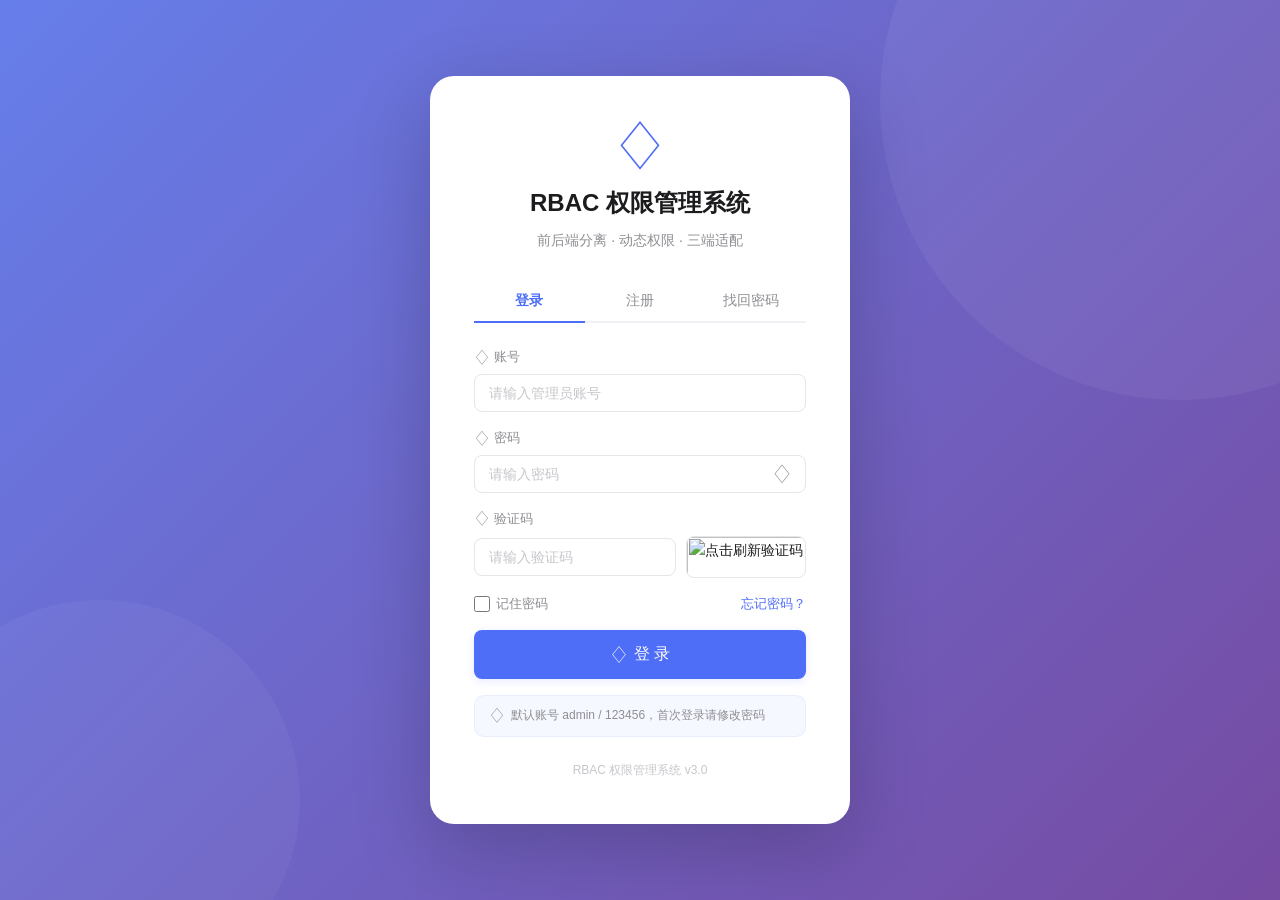
==== index.html @ 2e588364 "第十轮：移动端Bug集中修复（角色页崩溃/动画缺失/日志映射/用户编辑状态/登录弹窗/导航标题）" ====
<!DOCTYPE html>
<html lang="zh-CN">
<head>
  <meta charset="UTF-8">
  <meta name="viewport" content="width=device-width, initial-scale=1.0, maximum-scale=1.0, user-scalable=no, viewport-fit=cover">
  <meta name="mobile-web-app-capable" content="yes">
  <meta name="apple-mobile-web-app-capable" content="yes">
  <meta name="apple-mobile-web-app-status-bar-style" content="black-translucent">
  <meta name="format-detection" content="telephone=no">
  <meta http-equiv="Cache-Control" content="no-cache, no-store, must-revalidate">
  <title>登录 - RBAC 权限管理系统</title>
  <link rel="stylesheet" href="assets/css/material-icons.css?v=3.0.0">
  <link rel="stylesheet" href="assets/css/global.css?v=3.0.0">
  <link rel="stylesheet" href="assets/css/app.css?v=3.0.0">
  <link rel="stylesheet" href="assets/css/themes.css?v=3.0.0">
  <style>
    /* ========== PC 登录页 ========== */
    .pc-login-wrap {
      min-height: 100vh;
      display: flex;
      align-items: center;
      justify-content: center;
      background: linear-gradient(135deg, #667eea 0%, #764ba2 100%);
      padding: 20px;
      position: relative;
      overflow: hidden;
    }
    .pc-login-wrap::before {
      content: '';
      position: absolute;
      width: 600px; height: 600px;
      border-radius: 50%;
      background: rgba(255,255,255,0.05);
      top: -200px; right: -200px;
    }
    .pc-login-wrap::after {
      content: '';
      position: absolute;
      width: 400px; height: 400px;
      border-radius: 50%;
      background: rgba(255,255,255,0.04);
      bottom: -100px; left: -100px;
    }
    .pc-login-card {
      background: var(--bg-card);
      border-radius: 24px;
      padding: 44px;
      width: 100%;
      max-width: 420px;
      box-shadow: 0 24px 80px rgba(0,0,0,0.2);
      position: relative;
      z-index: 1;
      animation: cardIn 0.6s cubic-bezier(0.34, 1.56, 0.64, 1);
      color: var(--text-primary);
    }
    @keyframes cardIn {
      from { opacity: 0; transform: translateY(20px) scale(0.96); }
      to { opacity: 1; transform: translateY(0) scale(1); }
    }
    .pc-login-card .logo {
      text-align: center;
      margin-bottom: 12px;
      animation: logoFloat 3s ease-in-out infinite;
    }
    .pc-login-card .logo .mi { font-size: 52px; color: var(--primary); }
    @keyframes logoFloat {
      0%, 100% { transform: translateY(0); }
      50% { transform: translateY(-6px); }
    }
    .pc-login-card h2 {
      text-align: center;
      font-size: 24px;
      margin-bottom: 6px;
      font-weight: 700;
    }
    .pc-login-card .sub {
      text-align: center;
      color: var(--text-secondary);
      font-size: 14px;
      margin-bottom: 28px;
    }
    .pc-login-card .login-footer {
      text-align: center;
      margin-top: 24px;
      font-size: 12px;
      color: var(--text-tertiary);
    }
    /* 密码显示/隐藏 */
    .pwd-wrap {
      position: relative;
    }
    .pwd-wrap .form-input { padding-right: 40px; }
    .pwd-toggle {
      position: absolute;
      right: 10px;
      top: 50%;
      transform: translateY(-50%);
      background: none;
      border: none;
      cursor: pointer;
      color: var(--text-secondary);
      padding: 4px;
      display: flex;
      align-items: center;
    }
    .pwd-toggle:hover { color: var(--primary); }
    .pwd-toggle .mi { font-size: 20px; }
    /* 验证码行 */
    .captcha-row {
      display: flex;
      align-items: center;
      gap: 10px;
    }
    .captcha-row .form-input { flex: 1; min-width: 0; }
    .captcha-row img {
      width: 120px;
      height: 42px;
      border-radius: var(--radius-sm);
      cursor: pointer;
      border: 1px solid var(--border);
      transition: opacity 0.2s, transform 0.2s;
      flex-shrink: 0;
    }
    .captcha-row img:hover { opacity: 0.8; }
    .captcha-row img.refreshing {
      opacity: 0.5;
      transform: scale(0.95);
    }
    /* 记住密码 */
    .remember-row {
      display: flex;
      align-items: center;
      justify-content: space-between;
      margin: 12px 0 4px;
      font-size: 13px;
    }
    .remember-row label {
      display: flex;
      align-items: center;
      gap: 6px;
      cursor: pointer;
      color: var(--text-secondary);
    }
    .remember-row input[type="checkbox"] {
      accent-color: var(--primary);
      width: 16px; height: 16px;
    }
    .remember-row a {
      color: var(--primary);
      font-size: 13px;
      cursor: pointer;
    }
    .remember-row a:hover { text-decoration: underline; }
    /* Tab 切换 */
    .login-tabs {
      display: flex;
      border-bottom: 2px solid var(--border-light);
      margin-bottom: 24px;
    }
    .login-tabs .tab {
      flex: 1;
      text-align: center;
      padding: 10px 0;
      font-size: 14px;
      font-weight: 500;
      color: var(--text-secondary);
      cursor: pointer;
      border-bottom: 2px solid transparent;
      margin-bottom: -2px;
      transition: all 0.25s;
    }
    .login-tabs .tab.active {
      color: var(--primary);
      border-bottom-color: var(--primary);
      font-weight: 600;
    }
    .login-panel { display: none; opacity: 0; transform: translateY(8px); transition: opacity 0.25s, transform 0.25s; }
    .login-panel.active { display: block; opacity: 1; transform: translateY(0); }
    .login-hint {
      display: flex;
      align-items: center;
      gap: 6px;
      font-size: 12px;
      color: var(--text-secondary);
      margin-top: 16px;
      padding: 10px 14px;
      background: rgba(79,110,247,0.05);
      border-radius: 10px;
      border: 1px solid rgba(79,110,247,0.08);
    }
    @media (max-width: 768px) {
      .pc-login-wrap { display: none; }
    }
    @media (min-width: 769px) {
      .app-login-wrap { display: none; }
    }
    /* 暗色适配 */
    [data-theme="dark"] .pc-login-card {
      background: #1C1C1E;
      box-shadow: 0 24px 80px rgba(0,0,0,0.5);
    }
    [data-theme="dark"] .login-tabs { border-bottom-color: #38383A; }
    [data-theme="dark"] .captcha-row img { border-color: #38383A; }
    [data-theme="dark"] .login-hint {
      background: rgba(94,123,255,0.08);
      border-color: rgba(94,123,255,0.12);
    }
  </style>
</head>
<body>

<!-- PC 端登录 -->
<div class="pc-login-wrap">
  <div class="pc-login-card">
    <div class="logo"><i class="mi mi-xl">lock</i></div>
    <h2>RBAC 权限管理系统</h2>
    <p class="sub">前后端分离 · 动态权限 · 三端适配</p>

    <!-- Tab 切换 -->
    <div class="login-tabs">
      <div class="tab active" onclick="switchLoginTab('login')">登录</div>
      <div class="tab" onclick="switchLoginTab('register')">注册</div>
      <div class="tab" onclick="switchLoginTab('forgot')">找回密码</div>
    </div>

    <!-- 登录面板 -->
    <div class="login-panel active" id="panel-login">
      <div class="form-group">
        <label class="form-label"><i class="mi mi-16">person</i> 账号</label>
        <input class="form-input" type="text" id="pc-username" placeholder="请输入管理员账号" autocomplete="username">
      </div>
      <div class="form-group">
        <label class="form-label"><i class="mi mi-16">lock</i> 密码</label>
        <div class="pwd-wrap">
          <input class="form-input" type="password" id="pc-password" placeholder="请输入密码" autocomplete="current-password">
          <button class="pwd-toggle" type="button" onclick="togglePwd(this)"><i class="mi mi-18">visibility</i></button>
        </div>
      </div>
      <div class="form-group captcha-group">
        <label class="form-label"><i class="mi mi-16">visibility</i> 验证码</label>
        <div class="captcha-row">
          <input class="form-input" type="text" id="pc-captcha" placeholder="请输入验证码" maxlength="4">
          <img id="pc-captcha-img" onclick="refreshCaptcha('pc')" title="点击刷新验证码">
        </div>
      </div>
      <div class="remember-row">
        <label><input type="checkbox" id="pc-remember"> 记住密码</label>
        <a onclick="switchLoginTab('forgot')">忘记密码？</a>
      </div>
      <button class="btn btn-primary btn-block btn-lg" id="pc-login-btn" onclick="pcLogin()" style="margin-top:12px">
        <i class="mi mi-18">login</i> 登 录
      </button>
      <div class="login-hint">
        <i class="mi mi-16">info</i>
        <span>默认账号 admin / 123456，首次登录请修改密码</span>
      </div>
    </div>

    <!-- 注册面板 -->
    <div class="login-panel" id="panel-register">
      <div class="form-group">
        <label class="form-label">账号</label>
        <input class="form-input" type="text" id="reg-username" placeholder="字母数字下划线，2-50位">
      </div>
      <div class="form-group">
        <label class="form-label">密码</label>
        <div class="pwd-wrap">
          <input class="form-input" type="password" id="reg-password" placeholder="至少6位">
          <button class="pwd-toggle" type="button" onclick="togglePwd(this)"><i class="mi mi-18">visibility</i></button>
        </div>
      </div>
      <div class="form-group">
        <label class="form-label">昵称</label>
        <input class="form-input" type="text" id="reg-nickname" placeholder="选填，默认同账号">
      </div>
      <div class="form-group">
        <label class="form-label">邮箱</label>
        <input class="form-input" type="email" id="reg-email" placeholder="选填，用于找回密码">
      </div>
      <div class="form-group captcha-group">
        <label class="form-label">验证码</label>
        <div class="captcha-row">
          <input class="form-input" type="text" id="reg-captcha" placeholder="请输入验证码" maxlength="4">
          <img id="reg-captcha-img" onclick="refreshCaptcha('reg')" title="点击刷新验证码">
        </div>
      </div>
      <button class="btn btn-primary btn-block btn-lg" onclick="pcRegister()">
        <i class="mi mi-18">person_add</i> 注 册
      </button>
    </div>

    <!-- 找回密码面板 -->
    <div class="login-panel" id="panel-forgot">
      <div class="form-group">
        <label class="form-label">账号</label>
        <input class="form-input" type="text" id="forgot-username" placeholder="请输入注册时的账号">
      </div>
      <div class="form-group">
        <label class="form-label">邮箱</label>
        <input class="form-input" type="email" id="forgot-email" placeholder="请输入注册时的邮箱">
      </div>
      <div class="form-group captcha-group">
        <label class="form-label">验证码</label>
        <div class="captcha-row">
          <input class="form-input" type="text" id="forgot-captcha" placeholder="请输入验证码" maxlength="4">
          <img id="forgot-captcha-img" onclick="refreshCaptcha('forgot')" title="点击刷新验证码">
        </div>
      </div>
      <button class="btn btn-primary btn-block btn-lg" onclick="pcForgot()">
        <i class="mi mi-18">lock_reset</i> 重置密码
      </button>
    </div>

    <div class="login-footer">RBAC 权限管理系统 v3.0</div>
  </div>
</div>

<!-- 手机端 APP 风格登录 -->
<div class="app-login app-login-wrap">
  <div class="login-logo"><i class="mi mi-xl mi-light">lock</i></div>
  <div class="login-title">RBAC 管理系统</div>
  <div class="login-sub">前后端分离 · 动态权限管理</div>
  <div class="login-form">
    <div class="login-input-wrap">
      <span class="input-icon"><i class="mi mi-18">person</i></span>
      <input class="login-input" type="text" id="app-username" placeholder="请输入账号" autocomplete="username">
    </div>
    <div class="login-input-wrap" style="position:relative">
      <span class="input-icon"><i class="mi mi-18">lock</i></span>
      <input class="login-input" type="password" id="app-password" placeholder="请输入密码" autocomplete="current-password" style="padding-right:40px">
      <button class="pwd-toggle" type="button" onclick="togglePwd(this)" style="right:12px"><i class="mi mi-18" style="color:rgba(255,255,255,0.5)">visibility</i></button>
    </div>
    <div class="login-input-wrap captcha-group" style="gap:6px">
      <span class="input-icon"><i class="mi mi-18">visibility</i></span>
      <input class="login-input" type="text" id="app-captcha" placeholder="验证码" maxlength="4" style="flex:1;min-width:0">
      <img id="app-captcha-img" onclick="refreshCaptcha('app')" style="height:40px;width:110px;border-radius:8px;cursor:pointer;border:1px solid rgba(255,255,255,0.15);flex-shrink:0;object-fit:contain">
    </div>
    <div style="display:flex;align-items:center;justify-content:space-between;margin:8px 0 4px;padding:0 4px">
      <label style="display:flex;align-items:center;gap:4px;font-size:12px;color:rgba(255,255,255,0.6);cursor:pointer">
        <input type="checkbox" id="app-remember" style="accent-color:var(--primary);width:14px;height:14px"> 记住密码
      </label>
      <span onclick="appShowForgot()" style="font-size:12px;color:rgba(255,255,255,0.7);cursor:pointer">忘记密码？</span>
    </div>
    <button class="login-btn" id="app-login-btn" onclick="appLogin()">
      <i class="mi mi-18" style="color:var(--primary)">login</i> 登 录
    </button>
    <div style="text-align:center;margin-top:16px">
      <span onclick="appShowRegister()" style="font-size:13px;color:rgba(255,255,255,0.7);cursor:pointer">
        没有账号？<span style="color:#fff;font-weight:600">立即注册</span>
      </span>
    </div>
  </div>
  <div style="color:rgba(255,255,255,0.3);font-size:11px;margin-top:28px">v3.0</div>
</div>

<!-- 手机端注册 ActionSheet -->
<div class="app-action-sheet-overlay" id="app-register-overlay" style="display:none" onclick="if(event.target===this)closeAppSheet('app-register-overlay')">
  <div class="app-action-sheet" onclick="event.stopPropagation()">
    <div class="sheet-handle"></div>
    <div class="sheet-title">注册新账号</div>
    <div style="padding:0 16px 16px">
      <div class="app-form">
        <div class="app-form-item"><div class="form-label">账号</div><input class="form-input" id="app-reg-username" placeholder="字母数字下划线"></div>
        <div class="app-form-item"><div class="form-label">密码</div><div style="position:relative"><input class="form-input" type="password" id="app-reg-password" placeholder="至少6位" style="padding-right:40px"><button class="pwd-toggle" type="button" onclick="togglePwd(this)" style="right:12px"><i class="mi mi-18" style="color:rgba(255,255,255,0.5)">visibility</i></button></div></div>
        <div class="app-form-item"><div class="form-label">昵称</div><input class="form-input" id="app-reg-nickname" placeholder="选填"></div>
        <div class="app-form-item"><div class="form-label">邮箱</div><input class="form-input" id="app-reg-email" placeholder="选填"></div>
        <div class="app-form-item captcha-group"><div class="form-label">验证码</div><div style="display:flex;align-items:center;gap:6px;flex:1"><input class="form-input" id="app-reg-captcha" placeholder="输入验证码" maxlength="4" style="flex:1"><img id="app-reg-captcha-img" onclick="refreshCaptcha('app-reg')" style="height:36px;width:100px;border-radius:6px;cursor:pointer;border:1px solid var(--border);object-fit:contain"></div></div>
      </div>
      <button class="app-btn app-btn-primary" style="margin-top:12px" onclick="appRegister()">确认注册</button>
    </div>
    <div class="sheet-cancel" onclick="closeAppSheet('app-register-overlay')">取消</div>
  </div>
</div>

<!-- 手机端忘记密码 ActionSheet -->
<div class="app-action-sheet-overlay" id="app-forgot-overlay" style="display:none" onclick="if(event.target===this)closeAppSheet('app-forgot-overlay')">
  <div class="app-action-sheet" onclick="event.stopPropagation()">
    <div class="sheet-handle"></div>
    <div class="sheet-title">找回密码</div>
    <div style="padding:0 16px 16px">
      <div class="app-form">
        <div class="app-form-item"><div class="form-label">账号</div><input class="form-input" id="app-forgot-username" placeholder="请输入账号"></div>
        <div class="app-form-item"><div class="form-label">邮箱</div><input class="form-input" id="app-forgot-email" placeholder="请输入邮箱"></div>
        <div class="app-form-item captcha-group"><div class="form-label">验证码</div><div style="display:flex;align-items:center;gap:6px;flex:1"><input class="form-input" id="app-forgot-captcha" placeholder="输入验证码" maxlength="4" style="flex:1"><img id="app-forgot-captcha-img" onclick="refreshCaptcha('app-forgot')" style="height:36px;width:100px;border-radius:6px;cursor:pointer;border:1px solid var(--border);object-fit:contain"></div></div>
      </div>
      <button class="app-btn app-btn-primary" style="margin-top:12px" onclick="appForgot()">重置密码</button>
    </div>
    <div class="sheet-cancel" onclick="closeAppSheet('app-forgot-overlay')">取消</div>
  </div>
</div>

<script src="assets/js/core.js?v=3.0.0"></script>
<script src="assets/js/theme-switcher.js?v=3.0.0"></script>
<script>
// ==================== 验证码管理 ====================
var captchaTimestamps = {};
var captchaEnabled = true; // 默认启用，由服务器配置覆盖

// 获取公开系统配置
function loadCaptchaConfig() {
  API.get('login/', { action: 'config' }, { raw: true }).then(function(res) {
    if (res.code === 200 && res.data) {
      captchaEnabled = !!res.data.captcha_enabled;
      applyCaptchaVisibility();
    }
  }).catch(function() {});
}

// 根据配置显示/隐藏所有验证码区域
function applyCaptchaVisibility() {
  var groups = document.querySelectorAll('.captcha-group');
  groups.forEach(function(el) {
    el.style.display = captchaEnabled ? '' : 'none';
  });
}

function refreshCaptcha(prefix) {
  var ts = Date.now();
  captchaTimestamps[prefix] = ts;
  var suffix = '/api/login/?action=captcha&t=' + ts;
  var imgMap = {
    'pc': 'pc-captcha-img',
    'reg': 'reg-captcha-img',
    'forgot': 'forgot-captcha-img',
    'app': 'app-captcha-img',
    'app-reg': 'app-reg-captcha-img',
    'app-forgot': 'app-forgot-captcha-img'
  };
  var el = document.getElementById(imgMap[prefix]);
  if (el) {
    el.classList.add('refreshing');
    el.src = suffix;
    el.onload = function() { el.classList.remove('refreshing'); };
    el.onerror = function() { el.classList.remove('refreshing'); };
  }
}

// ==================== 密码显示/隐藏 ====================
function togglePwd(btn) {
  var input = btn.parentElement.querySelector('input');
  if (!input) return;
  var icon = btn.querySelector('.mi');
  if (input.type === 'password') {
    input.type = 'text';
    if (icon) icon.textContent = 'visibility_off';
  } else {
    input.type = 'password';
    if (icon) icon.textContent = 'visibility';
  }
}

// 初始化所有验证码 + 加载系统配置
['pc','reg','forgot','app','app-reg','app-forgot'].forEach(function(p) { refreshCaptcha(p); });
loadCaptchaConfig();

// ==================== PC 端 Tab 切换 ====================
function switchLoginTab(tab) {
  document.querySelectorAll('.login-tabs .tab').forEach(function(t) {
    t.classList.toggle('active', t.textContent.trim() === ({login:'登录',register:'注册',forgot:'找回密码'}[tab]));
  });
  document.querySelectorAll('.login-panel').forEach(function(p) { p.classList.remove('active'); });
  var panel = document.getElementById('panel-' + tab);
  if (panel) {
    // 延迟一帧以触发过渡动画
    requestAnimationFrame(function() {
      panel.classList.add('active');
    });
  }
  refreshCaptcha(tab === 'login' ? 'pc' : tab);
}

// ==================== 已登录检测 ====================
(function() {
  API.raw('login/').then(function(res) {
    if (res.code === 200) {
      Storage.set('currentUser', res.data);
      window.location.href = 'pages/home.html';
    }
  }).catch(function() {});
})();

// ==================== 记住密码 ====================
function loadRemembered() {
  var saved = getCookie('remember_user');
  if (saved) {
    try {
      var info = JSON.parse(saved);
      var uEl = document.getElementById('pc-username');
      var pEl = document.getElementById('pc-password');
      var rEl = document.getElementById('pc-remember');
      if (uEl && info.u) uEl.value = info.u;
      if (pEl && info.p) pEl.value = atob(info.p);
      if (rEl) rEl.checked = true;
      // 手机端
      var auEl = document.getElementById('app-username');
      var apEl = document.getElementById('app-password');
      var arEl = document.getElementById('app-remember');
      if (auEl && info.u) auEl.value = info.u;
      if (apEl && info.p) apEl.value = atob(info.p);
      if (arEl) arEl.checked = true;
    } catch(e) {}
  }
}
function saveRemember(username, password, remember) {
  if (remember) {
    setCookie('remember_user', JSON.stringify({ u: username, p: btoa(password) }), 30);
  } else {
    deleteCookie('remember_user');
  }
}
loadRemembered();

// ==================== PC 端登录 ====================
function pcLogin() {
  var username = document.getElementById('pc-username').value.trim();
  var password = document.getElementById('pc-password').value.trim();
  var captcha  = document.getElementById('pc-captcha').value.trim();
  var remember = document.getElementById('pc-remember').checked;
  if (!username || !password) { showToast('请输入账号和密码'); return; }
  if (captchaEnabled && !captcha) { showToast('请输入验证码'); return; }

  var btn = document.getElementById('pc-login-btn');
  btn.disabled = true; btn.textContent = '登录中...'; showLoading();

  API.post('login/', { username: username, password: password, captcha: captcha }).then(function(res) {
    hideLoading(); btn.disabled = false; btn.innerHTML = '<i class="mi mi-18">login</i> 登 录';
    if (res.code === 200) {
      saveRemember(username, password, remember);
      Storage.set('currentUser', res.data);
      window.location.href = 'pages/home.html';
    } else {
      showToast(res.msg || '登录失败');
      refreshCaptcha('pc');
    }
  });
}

// ==================== PC 端注册 ====================
function pcRegister() {
  var username = document.getElementById('reg-username').value.trim();
  var password = document.getElementById('reg-password').value.trim();
  var nickname = document.getElementById('reg-nickname').value.trim();
  var email    = document.getElementById('reg-email').value.trim();
  var captcha  = document.getElementById('reg-captcha').value.trim();
  if (!username || !password) { showToast('请输入账号和密码'); return; }
  if (captchaEnabled && !captcha) { showToast('请输入验证码'); return; }

  showLoading();
  API.post('login/', { action: 'register', username: username, password: password, nickname: nickname, email: email, captcha: captcha }).then(function(res) {
    hideLoading();
    showToast(res.msg);
    if (res.code === 200) {
      showToast('注册成功，请登录');
      switchLoginTab('login');
    }
    refreshCaptcha('reg');
  });
}

// ==================== PC 端找回密码 ====================
function pcForgot() {
  var username = document.getElementById('forgot-username').value.trim();
  var email    = document.getElementById('forgot-email').value.trim();
  var captcha  = document.getElementById('forgot-captcha').value.trim();
  if (!username || !email) { showToast('请输入账号和邮箱'); return; }
  if (captchaEnabled && !captcha) { showToast('请输入验证码'); return; }

  showLoading();
  API.post('login/', { action: 'forgot', username: username, email: email, captcha: captcha }).then(function(res) {
    hideLoading();
    showToast(res.msg);
    if (res.code === 200) {
      showToast('密码已重置为 123456，请及时修改');
      switchLoginTab('login');
    }
    refreshCaptcha('forgot');
  });
}

// ==================== 手机端登录 ====================
function appLogin() {
  var username = document.getElementById('app-username').value.trim();
  var password = document.getElementById('app-password').value.trim();
  var captcha  = document.getElementById('app-captcha').value.trim();
  var remember = document.getElementById('app-remember').checked;
  if (!username || !password) { appToast('请输入账号和密码'); return; }
  if (captchaEnabled && !captcha) { appToast('请输入验证码'); return; }

  var btn = document.getElementById('app-login-btn');
  btn.disabled = true; btn.textContent = '登录中...'; appShowLoading();

  API.post('login/', { username: username, password: password, captcha: captcha }).then(function(res) {
    appHideLoading(); btn.disabled = false; btn.innerHTML = '<i class="mi mi-18" style="color:var(--primary)">login</i> 登 录';
    if (res.code === 200) {
      saveRemember(username, password, remember);
      Storage.set('currentUser', res.data);
      window.location.href = 'pages/home.html';
    } else {
      appToast(res.msg || '登录失败');
      refreshCaptcha('app');
    }
  });
}

// ==================== 手机端注册/忘记密码 ====================
function appShowRegister() {
  var el = document.getElementById('app-register-overlay');
  el.style.display = 'flex';
  requestAnimationFrame(function() { el.classList.add('show'); });
  refreshCaptcha('app-reg');
}
function appShowForgot() {
  var el = document.getElementById('app-forgot-overlay');
  el.style.display = 'flex';
  requestAnimationFrame(function() { el.classList.add('show'); });
  refreshCaptcha('app-forgot');
}
function closeAppSheet(id) {
  var el = document.getElementById(id);
  if (el) {
    el.classList.remove('show');
    var sheet = el.querySelector('.app-action-sheet');
    if (sheet) sheet.style.transform = 'translateY(100%)';
    setTimeout(function() {
      el.style.display = 'none';
      if (sheet) sheet.style.transform = '';
    }, 350);
  }
}
function appRegister() {
  var username = document.getElementById('app-reg-username').value.trim();
  var password = document.getElementById('app-reg-password').value.trim();
  var nickname = document.getElementById('app-reg-nickname').value.trim();
  var email    = document.getElementById('app-reg-email').value.trim();
  var captcha  = document.getElementById('app-reg-captcha').value.trim();
  if (!username || !password) { appToast('请输入账号和密码'); return; }
  if (captchaEnabled && !captcha) { appToast('请输入验证码'); return; }
  appShowLoading();
  API.post('login/', { action: 'register', username: username, password: password, nickname: nickname, email: email, captcha: captcha }).then(function(res) {
    appHideLoading();
    appToast(res.msg);
    if (res.code === 200) {
      appToast('注册成功，请登录');
      closeAppSheet('app-register-overlay');
    }
    refreshCaptcha('app-reg');
  });
}
function appForgot() {
  var username = document.getElementById('app-forgot-username').value.trim();
  var email    = document.getElementById('app-forgot-email').value.trim();
  var captcha  = document.getElementById('app-forgot-captcha').value.trim();
  if (!username || !email) { appToast('请输入账号和邮箱'); return; }
  if (captchaEnabled && !captcha) { appToast('请输入验证码'); return; }
  appShowLoading();
  API.post('login/', { action: 'forgot', username: username, email: email, captcha: captcha }).then(function(res) {
    appHideLoading();
    appToast(res.msg);
    if (res.code === 200) {
      appToast('密码已重置为 123456，请及时修改');
      closeAppSheet('app-forgot-overlay');
    }
    refreshCaptcha('app-forgot');
  });
}

// Enter 键登录
document.addEventListener('keydown', function(e) {
  if (e.key === 'Enter') {
    if (document.getElementById('panel-register') && document.getElementById('panel-register').classList.contains('active')) {
      pcRegister();
    } else if (document.getElementById('panel-forgot') && document.getElementById('panel-forgot').classList.contains('active')) {
      pcForgot();
    } else {
      isMobile() ? appLogin() : pcLogin();
    }
  }
});
</script>
</body>
</html>
---- assets/css/material-icons.css ----
/* Material Icons - 本地字体（离线可用） */
@font-face {
  font-family: 'Material Icons';
  font-style: normal;
  font-weight: 400;
  src: url('../fonts/MaterialIcons-Regular.woff2') format('woff2');
  font-display: block;
}

/* 字体加载失败时的 fallback：隐藏文字，由 JS 注入占位符 */
.mi {
  font-family: 'Material Icons';
  font-weight: normal;
  font-style: normal;
  font-size: 24px;
  line-height: 1;
  letter-spacing: normal;
  text-transform: none;
  display: inline-block;
  white-space: nowrap;
  word-wrap: normal;
  direction: ltr;
  -webkit-font-smoothing: antialiased;
  -moz-osx-font-smoothing: grayscale;
  pointer-events: none;
  text-rendering: optimizeLegibility;
  font-feature-settings: 'liga';
  vertical-align: middle;
  user-select: none;
}

/* 字体未加载时的 fallback 状态 */
.mi-fallback {
  font-family: inherit !important;
  font-style: normal !important;
}

.mi-sm { font-size: 20px; }
.mi-lg { font-size: 32px; }
.mi-xl { font-size: 48px; }
.mi-18 { font-size: 18px; }
.mi-16 { font-size: 16px; }
.mi-14 { font-size: 14px; }
.mi-12 { font-size: 12px; }

.mi-light { color: rgba(255,255,255,0.9); }
.mi-muted { color: var(--text-secondary, #8E8E93); }
.mi-primary { color: var(--primary, #4F6EF7); }
.mi-success { color: var(--success, #34C759); }
.mi-danger { color: var(--danger, #FF3B30); }
.mi-warning { color: var(--warning, #FF9500); }
---- assets/css/global.css ----
/* ============================================
   全局样式 v2.0 - RBAC 权限管理系统
   现代化设计 · 微交互 · 平滑动画
   ============================================ */
:root {
  --primary: #4F6EF7;
  --primary-dark: #3B5DE7;
  --primary-light: #7B95FF;
  --primary-glow: rgba(79, 110, 247, 0.15);
  --success: #34C759;
  --warning: #FF9500;
  --danger: #FF3B30;
  --info: #5AC8FA;
  --text-primary: #1C1C1E;
  --text-secondary: #8E8E93;
  --text-tertiary: #C7C7CC;
  --bg-primary: #F2F2F7;
  --bg-card: #FFFFFF;
  --bg-secondary: #F9F9FB;
  --border: #E5E5EA;
  --border-light: #F0F0F5;
  --shadow-sm: 0 1px 3px rgba(0,0,0,0.06);
  --shadow-md: 0 4px 12px rgba(0,0,0,0.08);
  --shadow-lg: 0 8px 24px rgba(0,0,0,0.12);
  --shadow-glow: 0 4px 20px rgba(79,110,247,0.2);
  --radius-sm: 8px;
  --radius-md: 12px;
  --radius-lg: 16px;
  --radius-xl: 20px;
  --safe-top: env(safe-area-inset-top, 0px);
  --safe-bottom: env(safe-area-inset-bottom, 0px);
  --font: -apple-system, BlinkMacSystemFont, 'Segoe UI', 'PingFang SC', 'Hiragino Sans GB', 'Microsoft YaHei', sans-serif;
  --transition-fast: 0.15s ease;
  --transition-normal: 0.25s ease;
  --transition-smooth: 0.35s cubic-bezier(0.4, 0, 0.2, 1);
}

* {
  margin: 0;
  padding: 0;
  box-sizing: border-box;
  -webkit-tap-highlight-color: transparent;
}

html, body {
  font-family: var(--font);
  font-size: 14px;
  color: var(--text-primary);
  background: var(--bg-primary);
  line-height: 1.6;
  -webkit-font-smoothing: antialiased;
  -moz-osx-font-smoothing: grayscale;
  overflow-x: hidden;
  min-height: 100vh;
}

a { color: var(--primary); text-decoration: none; }
img { max-width: 100%; display: block; }

/* ========== 通用按钮 ========== */
.btn {
  display: inline-flex;
  align-items: center;
  justify-content: center;
  gap: 6px;
  padding: 10px 20px;
  border: none;
  border-radius: var(--radius-sm);
  font-size: 14px;
  font-weight: 500;
  cursor: pointer;
  transition: all var(--transition-normal);
  font-family: var(--font);
  outline: none;
  user-select: none;
  position: relative;
  overflow: hidden;
}
.btn::after {
  content: '';
  position: absolute;
  inset: 0;
  background: rgba(255,255,255,0);
  transition: background var(--transition-fast);
}
.btn:active { transform: scale(0.96); }
.btn:active::after { background: rgba(0,0,0,0.05); }

.btn-primary {
  background: var(--primary);
  color: var(--bg-card);
  box-shadow: 0 2px 8px var(--primary-glow);
}
.btn-primary:hover {
  background: var(--primary-dark);
  box-shadow: 0 4px 16px rgba(79,110,247,0.4);
  transform: translateY(-1px);
}
.btn-primary:active { transform: translateY(0) scale(0.96); }

.btn-success { background: var(--success); color: var(--bg-card); }
.btn-danger {
  background: var(--danger);
  color: var(--bg-card);
  box-shadow: 0 2px 8px rgba(255,59,48,0.25);
}
.btn-danger:hover { box-shadow: 0 4px 16px rgba(255,59,48,0.35); transform: translateY(-1px); }
.btn-warning { background: var(--warning); color: var(--bg-card); }
.btn-outline {
  background: transparent;
  border: 1.5px solid var(--border);
  color: var(--text-primary);
  box-shadow: none;
}
.btn-outline:hover {
  border-color: var(--primary);
  color: var(--primary);
  background: var(--primary-glow);
}
.btn-sm { padding: 6px 12px; font-size: 12px; }
.btn-lg { padding: 14px 28px; font-size: 16px; }
.btn-block { width: 100%; }

/* ========== 表单 ========== */
.form-group { margin-bottom: 16px; }
.form-label {
  display: block;
  font-size: 13px;
  font-weight: 500;
  color: var(--text-secondary);
  margin-bottom: 6px;
}
.form-input, .form-select, .form-textarea {
  width: 100%;
  padding: 10px 14px;
  border: 1.5px solid var(--border);
  border-radius: var(--radius-sm);
  font-size: 14px;
  font-family: var(--font);
  color: var(--text-primary);
  background: var(--bg-card);
  outline: none;
  transition: border-color var(--transition-normal), box-shadow var(--transition-normal);
}
.form-input:focus, .form-select:focus, .form-textarea:focus {
  border-color: var(--primary);
  box-shadow: 0 0 0 3px var(--primary-glow);
}
.form-input::placeholder { color: var(--text-tertiary); }
.form-textarea { min-height: 80px; resize: vertical; }

/* ========== 表格 ========== */
.table-wrap { overflow-x: auto; }
table {
  width: 100%;
  border-collapse: collapse;
  background: var(--bg-card);
  border-radius: var(--radius-md);
  overflow: hidden;
}
th, td {
  padding: 12px 16px;
  text-align: left;
  border-bottom: 1px solid var(--border-light);
}
th {
  background: var(--bg-secondary);
  font-weight: 600;
  font-size: 13px;
  color: var(--text-secondary);
  letter-spacing: 0.3px;
}
td { font-size: 14px; }
tr:last-child td { border-bottom: none; }
tr { transition: background var(--transition-fast); }
tr:hover td { background: rgba(79,110,247,0.03); }

/* ========== 状态标签 ========== */
.badge {
  display: inline-flex;
  align-items: center;
  padding: 3px 10px;
  border-radius: 20px;
  font-size: 12px;
  font-weight: 500;
  white-space: nowrap;
}
.badge-success { background: rgba(52,199,89,0.12); color: var(--success); }
.badge-danger { background: rgba(255,59,48,0.12); color: var(--danger); }
.badge-warning { background: rgba(255,149,0,0.12); color: var(--warning); }
.badge-info { background: rgba(90,200,250,0.12); color: var(--info); }

/* ========== 弹窗遮罩 ========== */
.modal-overlay {
  position: fixed;
  top: 0; left: 0; right: 0; bottom: 0;
  background: rgba(0,0,0,0.4);
  backdrop-filter: blur(8px);
  -webkit-backdrop-filter: blur(8px);
  z-index: 1000;
  display: none;
  align-items: center;
  justify-content: center;
  opacity: 0;
  transition: opacity var(--transition-smooth);
}
.modal-overlay.show { display: flex; opacity: 1; }

.modal {
  background: var(--bg-card);
  border-radius: var(--radius-lg);
  width: 90%;
  max-width: 480px;
  max-height: 85vh;
  overflow: hidden;
  display: flex;
  flex-direction: column;
  box-shadow: var(--shadow-lg);
  transform: scale(0.92) translateY(10px);
  transition: transform var(--transition-smooth);
}
.modal-overlay.show .modal { transform: scale(1) translateY(0); }

.modal-header {
  display: flex;
  align-items: center;
  justify-content: space-between;
  padding: 20px 20px 0;
  flex-shrink: 0;
}
.modal-header h3 { font-size: 18px; font-weight: 600; }
.modal-close {
  width: 32px; height: 32px;
  border: none;
  background: var(--bg-primary);
  border-radius: 50%;
  cursor: pointer;
  font-size: 16px;
  display: flex;
  align-items: center;
  justify-content: center;
  color: var(--text-secondary);
  transition: all var(--transition-fast);
}
.modal-close:hover { background: var(--border); transform: rotate(90deg); }
.modal-body { padding: 20px; overflow-y: auto; flex: 1; }
.modal-footer {
  padding: 0 20px 20px;
  display: flex;
  gap: 10px;
  justify-content: flex-end;
  flex-shrink: 0;
}

/* ========== Toast 提示 ========== */
.toast-container {
  position: fixed;
  top: 80px;
  left: 50%;
  transform: translateX(-50%);
  z-index: 9999;
}
.toast {
  background: rgba(0,0,0,0.8);
  color: var(--bg-card);
  padding: 10px 24px;
  border-radius: 24px;
  font-size: 14px;
  white-space: nowrap;
  animation: toastIn 0.35s cubic-bezier(0.4, 0, 0.2, 1), toastOut 0.3s ease 1.7s forwards;
  margin-bottom: 8px;
  box-shadow: 0 4px 16px rgba(0,0,0,0.2);
}
@keyframes toastIn {
  from { opacity: 0; transform: translateY(-16px) scale(0.9); }
  to { opacity: 1; transform: translateY(0) scale(1); }
}
@keyframes toastOut {
  from { opacity: 1; }
  to { opacity: 0; transform: translateY(-8px); }
}

/* ========== Loading ========== */
.loading-mask {
  position: fixed;
  top: 0; left: 0; right: 0; bottom: 0;
  background: var(--bg-primary);
  opacity: 0.6;
  backdrop-filter: blur(4px);
  z-index: 9998;
  display: none;
  align-items: center;
  justify-content: center;
}
.loading-mask.show { display: flex; }

.spinner {
  width: 36px; height: 36px;
  border: 3px solid var(--border);
  border-top-color: var(--primary);
  border-radius: 50%;
  animation: spin 0.8s linear infinite;
}
@keyframes spin { to { transform: rotate(360deg); } }

/* ========== 分页 ========== */
.pagination {
  display: flex;
  align-items: center;
  justify-content: center;
  gap: 8px;
  padding: 16px 0;
}
.pagination button {
  min-width: 36px;
  height: 36px;
  border: 1px solid var(--border);
  background: var(--bg-card);
  border-radius: var(--radius-sm);
  cursor: pointer;
  font-size: 14px;
  transition: all var(--transition-normal);
}
.pagination button:hover:not(:disabled) {
  border-color: var(--primary);
  color: var(--primary);
}
.pagination button.active {
  background: var(--primary);
  color: var(--bg-card);
  border-color: var(--primary);
}
.pagination button:disabled {
  opacity: 0.4;
  cursor: not-allowed;
}

/* ========== 工具类 ========== */
.flex { display: flex; }
.flex-col { flex-direction: column; }
.flex-wrap { flex-wrap: wrap; }
.items-center { align-items: center; }
.justify-between { justify-content: space-between; }
.justify-center { justify-content: center; }
.gap-8 { gap: 8px; }
.gap-12 { gap: 12px; }
.gap-16 { gap: 16px; }
.text-center { text-align: center; }
.text-sm { font-size: 12px; }
.text-secondary { color: var(--text-secondary); }
.mt-8 { margin-top: 8px; }
.mt-16 { margin-top: 16px; }
.mt-24 { margin-top: 24px; }
.mb-16 { margin-bottom: 16px; }
.hidden { display: none !important; }

/* ========== 操作按钮组 ========== */
.action-btns {
  display: flex;
  gap: 6px;
  flex-wrap: wrap;
}
.action-btns .btn { padding: 4px 10px; font-size: 12px; }

/* ========== 图标选择器 ========== */
.icon-pick-grid {
  display: grid;
  grid-template-columns: repeat(8, 1fr);
  gap: 6px;
  overflow: hidden;
}
.icon-pick-item {
  display: flex;
  align-items: center;
  justify-content: center;
  height: 40px;
  min-width: 0;
  overflow: hidden;
  border-radius: var(--radius-sm);
  border: 1.5px solid var(--border-light);
  cursor: pointer;
  transition: all 0.15s;
  font-size: 18px;
  color: var(--text-secondary);
  background: var(--bg-card);
}
.icon-pick-item:hover {
  border-color: var(--primary);
  color: var(--primary);
  background: var(--primary-glow);
  transform: scale(1.08);
}
.icon-pick-item.active {
  border-color: var(--primary);
  background: var(--primary);
  color: #fff;
  box-shadow: 0 2px 8px rgba(79,110,247,0.3);
}
.icon-pick-trigger {
  display: flex;
  align-items: center;
  gap: 8px;
  padding: 10px 14px;
  border: 1.5px solid var(--border);
  border-radius: var(--radius-sm);
  cursor: pointer;
  font-size: 14px;
  color: var(--text-primary);
  background: var(--bg-card);
  transition: all 0.15s;
}
.icon-pick-trigger:hover {
  border-color: var(--primary);
  background: var(--primary-glow);
}
.icon-pick-trigger i { font-size: 20px; }

/* ========== 选中态高亮 ========== */
::selection {
  background: var(--primary);
  color: #fff;
}

/* ========== 主题切换器 ========== */
.theme-toggle-btn {
  background: transparent;
  border: none;
  color: var(--text-secondary);
  cursor: pointer;
  padding: 8px;
  border-radius: var(--radius-sm);
  transition: all var(--transition-fast);
  display: flex;
  align-items: center;
  justify-content: center;
}
.theme-toggle-btn:hover {
  background: var(--bg-secondary);
  color: var(--primary);
}
.theme-toggle-btn:active {
  transform: scale(0.95);
}

/* ========== 用户下拉菜单 ========== */
.user-info {
  display: flex;
  align-items: center;
  gap: 8px;
  padding: 6px 12px;
  border-radius: var(--radius-md);
  cursor: pointer;
  transition: all var(--transition-fast);
  position: relative;
}
.user-info:hover {
  background: var(--bg-secondary);
}
.user-dropdown {
  position: absolute;
  top: calc(100% + 8px);
  right: 0;
  background: var(--bg-card);
  border-radius: var(--radius-md);
  box-shadow: var(--shadow-lg);
  min-width: 160px;
  padding: 8px;
  opacity: 0;
  visibility: hidden;
  transform: translateY(-8px);
  transition: all var(--transition-smooth);
  z-index: 1000;
  border: 1px solid var(--border-light);
}
.user-info:hover .user-dropdown,
.user-dropdown:hover,
.user-info .user-dropdown.show {
  opacity: 1;
  visibility: visible;
  transform: translateY(0);
}
.dropdown-item {
  display: flex;
  align-items: center;
  gap: 10px;
  padding: 10px 12px;
  border-radius: var(--radius-sm);
  cursor: pointer;
  transition: all var(--transition-fast);
  font-size: 14px;
  color: var(--text-primary);
}
.dropdown-item:hover {
  background: var(--bg-secondary);
  transform: translateX(2px);
}
.dropdown-item i {
  flex-shrink: 0;
}
---- assets/css/app.css ----
/* ============================================
   手机端 APP 风格样式 v2.0
   高仿 iOS/Android 原生应用体验
   ============================================ */

@media (min-width: 769px) {
  .mobile-only { display: none !important; }
  .app-shell { display: none !important; }
}

@media (max-width: 768px) {
  html, body {
    overflow: hidden;
    position: fixed;
    width: 100%;
    height: 100%;
    background: var(--bg-primary);
  }

  .pc-layout, .login-page.pc-login { display: none !important; }

  /* ========== APP 外壳 ========== */
  .app-shell {
    display: flex !important;
    flex-direction: column;
    height: 100vh;
    height: 100dvh;
    background: var(--bg-primary);
    position: relative;
    overflow: hidden;
  }

  /* ========== 顶部导航栏 ========== */
  .app-navbar {
    display: flex !important;
    height: 52px;
    background: var(--primary);
    align-items: center;
    justify-content: center;
    padding: 0 16px;
    padding-top: var(--safe-top);
    flex-shrink: 0;
    position: relative;
    box-shadow: 0 2px 12px rgba(0,0,0,0.15);
  }
  .app-navbar .navbar-title {
    color: #fff;
    font-size: 17px;
    font-weight: 600;
    letter-spacing: 0.3px;
  }
  .app-navbar .navbar-back {
    position: absolute;
    left: 8px;
    top: 50%;
    transform: translateY(-50%);
    color: var(--bg-card);
    font-size: 28px;
    font-weight: 300;
    cursor: pointer;
    padding: 8px 12px;
    line-height: 1;
    user-select: none;
    -webkit-tap-highlight-color: transparent;
    transition: opacity 0.15s;
  }
  .app-navbar .navbar-back:active { opacity: 0.6; }
  .app-navbar .navbar-action {
    position: absolute;
    right: 16px;
    top: 50%;
    transform: translateY(-50%);
    color: var(--bg-card);
    font-size: 14px;
    cursor: pointer;
    padding: 4px 8px;
  }

  /* ========== 页面容器 ========== */
  .app-pages {
    flex: 1;
    overflow: hidden;
    position: relative;
  }
  .app-page {
    position: absolute;
    top: 0; left: 0; right: 0; bottom: 0;
    overflow-y: auto;
    overflow-x: hidden;
    -webkit-overflow-scrolling: touch;
    background: var(--bg-primary);
    transform: translateX(100%);
    transition: transform 0.35s cubic-bezier(0.32, 0.72, 0, 1);
    will-change: transform;
    z-index: 0;
  }
  .app-page.active {
    transform: translateX(0);
    z-index: 10;
  }
  .app-page.slide-out {
    transform: translateX(-30%);
    z-index: 1;
  }

  .app-page-content {
    padding: 14px 16px;
    padding-bottom: calc(20px + 60px + var(--safe-bottom));
    min-height: 100%;
  }

  /* ========== 底部 TabBar ========== */
  .app-tabbar {
    display: flex !important;
    align-items: center;
    justify-content: space-around;
    height: 54px;
    padding-bottom: var(--safe-bottom);
    background: var(--tabbar-bg);
    backdrop-filter: blur(20px);
    -webkit-backdrop-filter: blur(20px);
    border-top: 0.5px solid var(--tabbar-border);
    flex-shrink: 0;
    z-index: 50;
  }
  .tab-item {
    flex: 1;
    display: flex;
    flex-direction: column;
    align-items: center;
    justify-content: center;
    gap: 3px;
    cursor: pointer;
    user-select: none;
    padding: 6px 0;
    transition: all 0.2s;
    -webkit-tap-highlight-color: transparent;
    position: relative;
  }
  .tab-item .tab-icon {
    font-size: 22px;
    transition: transform 0.25s cubic-bezier(0.4, 0, 0.2, 1);
  }
  .tab-item .tab-label {
    font-size: 10px;
    color: var(--text-secondary);
    font-weight: 500;
    transition: color 0.2s;
  }
  .tab-item.active .tab-icon {
    transform: scale(1.2);
  }
  .tab-item.active .tab-label {
    color: var(--primary);
    font-weight: 600;
  }
  .tab-item:active .tab-icon {
    transform: scale(0.88);
  }

  /* ========== APP 卡片 ========== */
  .app-card {
    background: var(--bg-card);
    border-radius: var(--radius-lg);
    padding: 16px;
    margin-bottom: 12px;
    box-shadow: 0 1px 4px rgba(0,0,0,0.04);
    transition: transform 0.2s, box-shadow 0.2s;
  }
  .app-card:active { transform: scale(0.98); }
  .app-card-header {
    display: flex;
    align-items: center;
    justify-content: space-between;
    margin-bottom: 12px;
    padding-bottom: 12px;
    border-bottom: 0.5px solid var(--border-light);
  }
  .app-card-header h3 {
    font-size: 16px;
    font-weight: 600;
  }

  /* ========== APP 列表 ========== */
  .app-list {
    background: var(--bg-card);
    border-radius: var(--radius-lg);
    overflow: hidden;
    margin-bottom: 12px;
    box-shadow: 0 1px 4px rgba(0,0,0,0.03);
  }
  .app-list-item {
    display: flex;
    align-items: center;
    padding: 14px 16px;
    border-bottom: 0.5px solid var(--border-light);
    cursor: pointer;
    transition: background 0.1s;
    gap: 12px;
  }
  .app-list-item:last-child { border-bottom: none; }
  .app-list-item:active { background: rgba(0,0,0,0.03); }
  .app-list-item .item-icon {
    font-size: 20px;
    width: 38px;
    height: 38px;
    display: flex;
    align-items: center;
    justify-content: center;
    background: rgba(79,110,247,0.08);
    border-radius: 10px;
    flex-shrink: 0;
  }
  .app-list-item .item-content { flex: 1; min-width: 0; }
  .app-list-item .item-title {
    font-size: 15px;
    font-weight: 500;
    color: var(--text-primary);
  }
  .app-list-item .item-desc {
    font-size: 12px;
    color: var(--text-secondary);
    margin-top: 2px;
    white-space: nowrap;
    overflow: hidden;
    text-overflow: ellipsis;
  }
  .app-list-item .item-arrow {
    color: var(--text-tertiary);
    font-size: 18px;
    flex-shrink: 0;
    font-weight: 300;
  }

  /* ========== APP 表单 ========== */
  .app-form {
    background: var(--bg-card);
    border-radius: var(--radius-lg);
    overflow: hidden;
    margin-bottom: 12px;
    box-shadow: 0 1px 4px rgba(0,0,0,0.03);
  }
  .app-form-item {
    display: flex;
    align-items: center;
    padding: 14px 16px;
    border-bottom: 0.5px solid var(--border-light);
    gap: 12px;
  }
  .app-form-item:last-child { border-bottom: none; }
  .app-form-item .form-label {
    width: 80px;
    flex-shrink: 0;
    font-size: 15px;
    font-weight: 500;
    color: var(--text-primary);
    margin-bottom: 0;
  }
  .app-form-item .form-input,
  .app-form-item .form-select {
    flex: 1;
    border: none;
    text-align: right;
    padding: 0;
    font-size: 15px;
    background: transparent;
    box-shadow: none;
  }
  .app-form-item .form-input:focus,
  .app-form-item .form-select:focus {
    box-shadow: none;
    border: none;
  }

  /* ========== APP 按钮 ========== */
  .app-btn {
    display: flex;
    align-items: center;
    justify-content: center;
    width: 100%;
    height: 50px;
    border: none;
    border-radius: var(--radius-lg);
    font-size: 16px;
    font-weight: 600;
    cursor: pointer;
    font-family: var(--font);
    transition: all 0.2s;
    user-select: none;
  }
  .app-btn:active { transform: scale(0.97); opacity: 0.9; }
  .app-btn-primary {
    background: var(--primary);
    color: var(--bg-card);
    box-shadow: 0 4px 12px rgba(79,110,247,0.3);
  }
  .app-btn-danger {
    background: var(--danger);
    color: var(--bg-card);
    box-shadow: 0 4px 12px rgba(255,59,48,0.25);
  }
  .app-btn-outline {
    background: var(--bg-card);
    border: 1.5px solid var(--border);
    color: var(--text-primary);
  }
  .app-btn-block { width: 100%; }
  .app-btn-sm {
    height: 36px;
    font-size: 14px;
    border-radius: var(--radius-sm);
    width: auto;
    padding: 0 20px;
  }

  /* ========== APP 底部弹出 ========== */
  .app-action-sheet-overlay {
    position: fixed;
    top: 0; left: 0; right: 0; bottom: 0;
    background: rgba(0,0,0,0.45);
    z-index: 9998;
    display: none;
    align-items: flex-end;
    justify-content: center;
    animation: fadeIn 0.25s ease;
  }
  .app-action-sheet-overlay.show { display: flex; }

  .app-action-sheet {
    position: relative;
    width: 100%;
    background: var(--bg-card);
    backdrop-filter: blur(24px);
    -webkit-backdrop-filter: blur(24px);
    border-radius: var(--radius-xl) var(--radius-xl) 0 0;
    padding-bottom: var(--safe-bottom);
    transform: translateY(100%);
    transition: transform 0.35s cubic-bezier(0.32, 0.72, 0, 1);
    max-height: 75vh;
    overflow-y: auto;
  }
  .app-action-sheet-overlay.show .app-action-sheet { transform: translateY(0); }

  .app-action-sheet .sheet-handle {
    width: 36px; height: 4px;
    background: var(--text-tertiary);
    border-radius: 2px;
    margin: 8px auto 12px;
  }
  .app-action-sheet .sheet-title {
    text-align: center;
    font-size: 17px;
    font-weight: 600;
    padding: 0 16px 14px;
  }
  .app-action-sheet .sheet-item {
    display: flex;
    align-items: center;
    justify-content: center;
    padding: 14px 16px;
    font-size: 16px;
    border-top: 0.5px solid var(--border-light);
    cursor: pointer;
    transition: background 0.1s;
  }
  .app-action-sheet .sheet-item:active { background: rgba(0,0,0,0.03); }
  .app-action-sheet .sheet-item.danger { color: var(--danger); }
  .app-action-sheet .sheet-cancel {
    margin-top: 8px;
    background: var(--bg-card);
    padding: 14px;
    text-align: center;
    font-size: 16px;
    font-weight: 600;
    cursor: pointer;
    border-top: 8px solid var(--bg-primary);
  }
  .app-action-sheet .sheet-cancel:active { background: rgba(0,0,0,0.03); }

  /* ========== APP 中心弹窗 ========== */
  .app-dialog-overlay {
    position: fixed;
    top: 0; left: 0; right: 0; bottom: 0;
    background: rgba(0,0,0,0.45);
    z-index: 9999;
    display: none;
    align-items: center;
    justify-content: center;
    padding: 24px;
    animation: fadeIn 0.2s ease;
  }
  .app-dialog-overlay.show { display: flex; }
  .app-dialog {
    width: 100%;
    max-width: 300px;
    background: var(--bg-card);
    backdrop-filter: blur(24px);
    -webkit-backdrop-filter: blur(24px);
    border-radius: 14px;
    overflow: hidden;
    text-align: center;
    animation: dialogPop 0.3s cubic-bezier(0.34, 1.56, 0.64, 1);
  }
  @keyframes dialogPop {
    from { transform: scale(0.8); opacity: 0; }
    to { transform: scale(1); opacity: 1; }
  }
  .app-dialog .dialog-title {
    font-size: 17px;
    font-weight: 600;
    padding: 20px 20px 8px;
  }
  .app-dialog .dialog-content {
    font-size: 14px;
    color: var(--text-secondary);
    padding: 0 20px 20px;
    line-height: 1.5;
  }
  .app-dialog .dialog-actions {
    display: flex;
    border-top: 0.5px solid rgba(0,0,0,0.08);
  }
  .app-dialog .dialog-btn {
    flex: 1;
    padding: 12px;
    font-size: 16px;
    border: none;
    background: transparent;
    cursor: pointer;
    font-family: var(--font);
    font-weight: 500;
    transition: background 0.1s;
  }
  .app-dialog .dialog-btn:active { background: rgba(0,0,0,0.04); }
  .app-dialog .dialog-btn.primary {
    color: var(--primary);
    font-weight: 600;
  }
  .app-dialog .dialog-btn + .dialog-btn {
    border-left: 0.5px solid rgba(0,0,0,0.08);
  }

  /* ========== APP Toast ========== */
  .app-toast {
    position: fixed;
    bottom: calc(90px + var(--safe-bottom, 0px));
    left: 50%;
    transform: translateX(-50%);
    background: rgba(0,0,0,0.8);
    color: var(--bg-card);
    padding: 10px 20px;
    border-radius: 10px;
    font-size: 14px;
    z-index: 9999;
    animation: toastSlideUp 2s ease forwards;
    white-space: nowrap;
    max-width: 80%;
    text-align: center;
    backdrop-filter: blur(12px);
    -webkit-backdrop-filter: blur(12px);
  }
  @keyframes toastSlideUp {
    0% { opacity: 0; transform: translateX(-50%) translateY(20px); }
    12% { opacity: 1; transform: translateX(-50%) translateY(0); }
    85% { opacity: 1; }
    100% { opacity: 0; transform: translateX(-50%) translateY(-8px); }
  }
  /* 多个 Toast 垂直堆叠 */
  .app-toast + .app-toast { margin-top: 8px; }

  /* ========== APP Loading ========== */
  .app-loading {
    position: fixed;
    top: 0; left: 0; right: 0; bottom: 0;
    display: none;
    align-items: center;
    justify-content: center;
    z-index: 9998;
    background: transparent;
  }
  .app-loading.show { display: flex; }
  .app-loading-inner {
    width: 80px;
    height: 80px;
    background: rgba(0,0,0,0.7);
    border-radius: 18px;
    display: flex;
    align-items: center;
    justify-content: center;
  }
  .app-loading .loading-spinner {
    width: 32px; height: 32px;
    border: 3px solid rgba(255,255,255,0.3);
    border-top-color: var(--bg-card);
    border-radius: 50%;
    animation: spin 0.7s linear infinite;
  }

  /* ========== APP 登录页 ========== */
  .app-login {
    min-height: 100vh;
    min-height: 100dvh;
    display: flex;
    flex-direction: column;
    align-items: center;
    justify-content: center;
    background: linear-gradient(180deg, var(--primary) 0%, #6C63FF 100%);
    padding: 24px;
    padding-top: calc(24px + var(--safe-top));
    padding-bottom: calc(24px + var(--safe-bottom));
  }
  .app-login .login-logo {
    font-size: 60px;
    margin-bottom: 16px;
    animation: logoFloat 3s ease-in-out infinite;
  }
  @keyframes logoFloat {
    0%, 100% { transform: translateY(0); }
    50% { transform: translateY(-8px); }
  }
  .app-login .login-title {
    color: var(--bg-card);
    font-size: 26px;
    font-weight: 700;
    margin-bottom: 8px;
    letter-spacing: 0.5px;
  }
  .app-login .login-sub {
    color: rgba(255,255,255,0.65);
    font-size: 14px;
    margin-bottom: 48px;
  }
  .app-login .login-form {
    width: 100%;
    max-width: 340px;
  }
  .app-login .login-input-wrap {
    background: rgba(var(--white-rgb),0.12);
    border-radius: 14px;
    padding: 4px;
    margin-bottom: 14px;
    display: flex;
    align-items: center;
    gap: 10px;
    border: 1px solid rgba(var(--white-rgb),0.1);
    transition: border-color 0.2s, background 0.2s;
  }
  .app-login .login-input-wrap:focus-within {
    background: rgba(var(--white-rgb),0.18);
    border-color: rgba(var(--white-rgb),0.25);
  }
  .app-login .login-input-wrap .input-icon {
    font-size: 18px;
    padding-left: 12px;
    color: rgba(var(--white-rgb),0.6);
  }
  .app-login .login-input {
    flex: 1;
    border: none;
    background: transparent;
    padding: 14px 12px 14px 0;
    font-size: 16px;
    color: var(--bg-card);
    outline: none;
    font-family: var(--font);
  }
  .app-login .login-input::placeholder { color: rgba(255,255,255,0.45); }
  .app-login .login-btn {
    width: 100%;
    height: 52px;
    border: none;
    border-radius: 14px;
    background: var(--bg-card);
    color: var(--primary);
    font-size: 17px;
    font-weight: 700;
    cursor: pointer;
    margin-top: 20px;
    font-family: var(--font);
    transition: all 0.2s;
    box-shadow: 0 4px 20px rgba(0,0,0,0.15);
  }
  .app-login .login-btn:active { transform: scale(0.97); opacity: 0.9; }

  /* ========== 用户卡片 ========== */
  .user-card-app {
    background: var(--bg-card);
    border-radius: var(--radius-lg);
    padding: 16px;
    margin-bottom: 10px;
    display: flex;
    align-items: center;
    gap: 12px;
    box-shadow: 0 1px 4px rgba(0,0,0,0.04);
    transition: transform 0.2s;
  }
  .user-card-app:active { transform: scale(0.98); }
  .user-card-app .user-avatar-app {
    width: 44px; height: 44px;
    border-radius: 50%;
    background: linear-gradient(135deg, var(--primary), var(--primary-light));
    color: var(--bg-card);
    display: flex;
    align-items: center;
    justify-content: center;
    font-weight: 600;
    font-size: 16px;
    flex-shrink: 0;
    box-shadow: 0 2px 8px rgba(79,110,247,0.25);
  }
  .user-card-app .user-info-app { flex: 1; min-width: 0; }
  .user-card-app .user-name-app {
    font-size: 15px;
    font-weight: 600;
  }
  .user-card-app .user-meta-app {
    font-size: 12px;
    color: var(--text-secondary);
    margin-top: 2px;
    white-space: nowrap;
    overflow: hidden;
    text-overflow: ellipsis;
  }
  .user-card-app .user-actions-app {
    display: flex;
    gap: 8px;
    flex-shrink: 0;
  }

  /* ========== 角色权限开关 ========== */
  .role-switch-item {
    display: flex;
    align-items: center;
    justify-content: space-between;
    padding: 12px 16px;
    border-bottom: 0.5px solid var(--border-light);
  }
  .role-switch-item:last-child { border-bottom: none; }
  .switch {
    position: relative;
    width: 51px;
    height: 31px;
    flex-shrink: 0;
  }
  .switch input { opacity: 0; width: 0; height: 0; }
  .switch .slider {
    position: absolute;
    top: 0; left: 0; right: 0; bottom: 0;
    background: var(--border);
    border-radius: 31px;
    cursor: pointer;
    transition: background 0.3s;
  }
  .switch .slider:before {
    content: '';
    position: absolute;
    width: 27px; height: 27px;
    left: 2px;
    bottom: 2px;
    background: var(--bg-card);
    border-radius: 50%;
    transition: transform 0.3s cubic-bezier(0.4, 0, 0.2, 1);
    box-shadow: 0 2px 6px rgba(0,0,0,0.15);
  }
  .switch input:checked + .slider { background: var(--success); }
  .switch input:checked + .slider:before { transform: translateX(20px); }

  /* ========== 我的页面 ========== */
  .mine-header {
    background: linear-gradient(135deg, var(--primary), #6C63FF);
    border-radius: var(--radius-xl);
    padding: 28px 24px;
    margin-bottom: 16px;
    color: #fff;
    text-align: center;
    position: relative;
    overflow: hidden;
  }
  .mine-header::before {
    content: '';
    position: absolute;
    top: -50%;
    right: -30%;
    width: 200px;
    height: 200px;
    background: rgba(var(--white-rgb),0.08);
    border-radius: 50%;
  }
  .mine-avatar {
    width: 68px; height: 68px;
    border-radius: 50%;
    background: rgba(var(--white-rgb),0.2);
    margin: 0 auto 14px;
    display: flex;
    align-items: center;
    justify-content: center;
    font-size: 28px;
    box-shadow: 0 4px 12px rgba(0,0,0,0.1);
  }
  .mine-name {
    font-size: 19px;
    font-weight: 600;
    margin-bottom: 4px;
  }
  .mine-role {
    font-size: 13px;
    opacity: 0.75;
  }

  /* ========== 统计 ========== */
  .app-stats {
    display: grid;
    grid-template-columns: repeat(2, 1fr);
    gap: 10px;
    margin-bottom: 16px;
  }
  .app-stat-card {
    background: var(--bg-card);
    border-radius: var(--radius-lg);
    padding: 18px;
    text-align: center;
    box-shadow: 0 1px 4px rgba(0,0,0,0.04);
    transition: transform 0.2s;
  }
  .app-stat-card:active { transform: scale(0.96); }
  .app-stat-card .stat-num {
    font-size: 28px;
    font-weight: 700;
    color: var(--primary);
    line-height: 1;
  }
  .app-stat-card .stat-name {
    font-size: 12px;
    color: var(--text-secondary);
    margin-top: 6px;
  }

  /* ========== 空状态 ========== */
  .empty-state {
    text-align: center;
    padding: 48px 24px;
    color: var(--text-secondary);
  }
  .empty-state .empty-icon {
    font-size: 48px;
    margin-bottom: 12px;
  }
  .empty-state p { font-size: 14px; }

  /* ========== 搜索框 ========== */
  .app-search {
    background: rgba(118,118,128,0.1);
    border-radius: 12px;
    padding: 10px 14px;
    display: flex;
    align-items: center;
    gap: 8px;
    margin-bottom: 14px;
  }
  .app-search input {
    flex: 1;
    border: none;
    background: transparent;
    font-size: 15px;
    outline: none;
    font-family: var(--font);
    color: var(--text-primary);
  }
  .app-search .search-icon {
    color: var(--text-secondary);
    font-size: 16px;
  }

  /* ========== 移动端图标选择器 ========== */
  .icon-pick-grid {
    grid-template-columns: repeat(6, 1fr);
    gap: 6px;
  }
  .icon-pick-item {
    font-size: 16px;
    border-width: 1.5px;
  }
}

/* ========== 全局动画 ========== */
@keyframes fadeIn {
  from { opacity: 0; }
  to { opacity: 1; }
}
@keyframes spin {
  to { transform: rotate(360deg); }
}

/* ========== 移动端权限级别样式 ========== */
.role-perm-item {
  padding: 10px 16px;
  border-bottom: 0.5px solid var(--border-light);
}
.role-perm-item:last-child { border-bottom: none; }
.role-perm-header {
  display: flex;
  align-items: center;
  justify-content: space-between;
}
.role-perm-header > span {
  font-size: 14px;
  flex: 1;
  min-width: 0;
  overflow: hidden;
  text-overflow: ellipsis;
  white-space: nowrap;
}
.role-perm-levels {
  display: flex;
  gap: 8px;
  margin-top: 8px;
  padding-left: 4px;
}
.perm-lv {
  display: inline-flex;
  align-items: center;
  gap: 3px;
  padding: 2px 10px;
  border-radius: 6px;
  font-size: 12px;
  cursor: pointer;
  user-select: none;
}
.perm-lv input[type="checkbox"] {
  width: 13px;
  height: 13px;
  margin: 0;
  cursor: pointer;
}
.perm-lv:nth-child(1) { background: rgba(0,122,255,0.08); color: var(--perm-view); }
.perm-lv:nth-child(2) { background: rgba(255,149,0,0.08); color: var(--perm-edit); }
.perm-lv:nth-child(3) { background: rgba(255,59,48,0.08); color: var(--perm-delete); }
.perm-lv:has(input:checked) { font-weight: 600; }
.perm-lv:nth-child(1):has(input:checked) { background: rgba(0,122,255,0.18); }
.perm-lv:nth-child(2):has(input:checked) { background: rgba(255,149,0,0.18); }
.perm-lv:nth-child(3):has(input:checked) { background: rgba(255,59,48,0.18); }
.perm-lv:has(input:disabled) { opacity: 0.5; }

/* 权限级别徽章 */
.perm-badge-view   { background: rgba(0,122,255,0.15); color: var(--perm-view); padding: 0 4px; border-radius: 3px; }
.perm-badge-edit   { background: rgba(255,149,0,0.15); color: var(--perm-edit); padding: 0 4px; border-radius: 3px; }
.perm-badge-delete { background: rgba(255,59,48,0.15); color: var(--perm-delete); padding: 0 4px; border-radius: 3px; }

/* 头像上传（手机端） */
.mine-avatar {
  position: relative;
  cursor: pointer;
  overflow: hidden;
}
.mine-avatar-mask {
  position: absolute;
  inset: 0;
  border-radius: 50%;
  background: rgba(0,0,0,0.4);
  color: var(--bg-card);
  display: flex;
  align-items: center;
  justify-content: center;
  opacity: 0;
  transition: opacity 0.2s;
}
.mine-avatar:active .mine-avatar-mask { opacity: 1; }

/* ========== 系统设置 ========== */
.setting-row {
  display: flex;
  align-items: center;
  justify-content: space-between;
  padding: 16px 0;
}
.setting-row + .setting-row { border-top: 1px solid var(--border-light); }
.setting-info { flex: 1; min-width: 0; }
.setting-label {
  display: flex;
  align-items: center;
  gap: 8px;
  font-size: 15px;
  font-weight: 500;
  color: var(--text-primary);
}
.setting-desc {
  font-size: 13px;
  color: var(--text-secondary);
  margin-top: 4px;
}
.toggle-switch {
  position: relative;
  display: inline-block;
  width: 48px;
  height: 26px;
  flex-shrink: 0;
  margin-left: 16px;
}
.toggle-switch input { opacity: 0; width: 0; height: 0; }
.toggle-slider {
  position: absolute;
  cursor: pointer;
  top: 0; left: 0; right: 0; bottom: 0;
  background: var(--border);
  border-radius: 26px;
  transition: background 0.25s;
}
.toggle-slider::before {
  content: '';
  position: absolute;
  height: 20px; width: 20px;
  left: 3px; bottom: 3px;
  background: var(--bg-card);
  border-radius: 50%;
  transition: transform 0.25s;
  box-shadow: 0 1px 3px rgba(0,0,0,0.2);
}
.toggle-switch input:checked + .toggle-slider {
  background: var(--primary);
}
.toggle-switch input:checked + .toggle-slider::before {
  transform: translateX(22px);
}

/* ========== 无限滚动 ========== */
.scroll-sentinel {
  width: 100%;
}
.scroll-loading {
  display: flex;
  align-items: center;
  justify-content: center;
  gap: 8px;
  padding: 16px;
  font-size: 13px;
  color: var(--text-secondary);
}
.scroll-loading .mi.spin {
  animation: spin 1s linear infinite;
}
@keyframes spin {
  from { transform: rotate(0deg); }
  to { transform: rotate(360deg); }
}

@keyframes slideUp {
  from { transform: translateY(100%); opacity: 0; }
  to { transform: translateY(0); opacity: 1; }
}
---- assets/css/themes.css ----
/* ============================================
   主题系统 - 多套配色方案
   通过 data-theme 属性切换
   ============================================ */

/* 主题过渡动画 */
html, body, .sidebar, .app-navbar, .app-statusbar, .app-tabbar,
.btn, .card, .app-card, .nav-item, .stat-card, .form-input, .form-select,
.modal, .app-list-item, .app-form-item, .app-btn, .app-list, .app-form,
.app-action-sheet, .toast, .badge, .tab-item, .mine-header {
  transition: background-color 0.35s ease, color 0.35s ease, border-color 0.35s ease, box-shadow 0.35s ease;
}

/* ========== 1. 默认主题 - 星空蓝 ========== */
:root,
[data-theme="default"] {
  --primary: #4F6EF7;
  --primary-dark: #3B5DE7;
  --primary-light: #7B95FF;
  --primary-rgb: 79, 110, 247;
  --success: #34C759;
  --warning: #FF9500;
  --danger: #FF3B30;
  --info: #5AC8FA;
  --perm-view: #007aff;
  --perm-edit: #ff9500;
  --perm-delete: #ff3b30;
  --white-rgb: 255, 255, 255;
  --text-primary: #1C1C1E;
  --text-secondary: #8E8E93;
  --text-tertiary: #C7C7CC;
  --bg-primary: #F2F2F7;
  --bg-card: #FFFFFF;
  --bg-secondary: #F9F9FB;
  --border: #E5E5EA;
  --border-light: #F0F0F5;
  --sidebar-bg-start: #1a1a2e;
  --sidebar-bg-end: #16213e;
  --sidebar-text: rgba(255,255,255,0.65);
  --sidebar-active-bg: var(--primary);
  --topbar-bg: #FFFFFF;
  --topbar-border: #F0F0F5;
  --login-gradient-start: #667eea;
  --login-gradient-end: #764ba2;
  --navbar-bg: var(--primary);
  --tabbar-bg: rgba(255,255,255,0.95);
  --tabbar-border: rgba(0,0,0,0.08);
  --mine-gradient-start: var(--primary);
  --mine-gradient-end: #6C63FF;
  --shadow-color: rgba(0,0,0,0.08);
}

/* ========== 2. 暗夜主题 ========== */
[data-theme="dark"] {
  --primary: #5E7BFF;
  --primary-dark: #4A65E8;
  --primary-light: #8CA0FF;
  --primary-rgb: 94, 123, 255;
  --success: #30D158;
  --warning: #FFD60A;
  --danger: #FF453A;
  --info: #64D2FF;
  --perm-view: #007aff;
  --perm-edit: #ff9500;
  --perm-delete: #ff3b30;
  --white-rgb: 255, 255, 255;
  --text-primary: #F5F5F7;
  --text-secondary: #98989D;
  --text-tertiary: #636366;
  --bg-primary: #000000;
  --bg-card: #1C1C1E;
  --bg-secondary: #2C2C2E;
  --border: #38383A;
  --border-light: #2C2C2E;
  --sidebar-bg-start: #000000;
  --sidebar-bg-end: #1C1C1E;
  --sidebar-text: rgba(255,255,255,0.55);
  --sidebar-active-bg: var(--primary);
  --topbar-bg: #1C1C1E;
  --topbar-border: #2C2C2E;
  --login-gradient-start: #0A0A1A;
  --login-gradient-end: #1A1A3E;
  --navbar-bg: #1C1C1E;
  --tabbar-bg: rgba(28,28,30,0.95);
  --tabbar-border: rgba(255,255,255,0.06);
  --mine-gradient-start: #1C1C1E;
  --mine-gradient-end: #2C2C2E;
  --shadow-color: rgba(0,0,0,0.3);
}

/* ========== 3. 翡翠绿 ========== */
[data-theme="emerald"] {
  --primary: #10B981;
  --primary-dark: #059669;
  --primary-light: #34D399;
  --primary-rgb: 16, 185, 129;
  --success: #10B981;
  --warning: #F59E0B;
  --danger: #EF4444;
  --info: #06B6D4;
  --perm-view: #007aff;
  --perm-edit: #ff9500;
  --perm-delete: #ff3b30;
  --white-rgb: 255, 255, 255;
  --text-primary: #111827;
  --text-secondary: #6B7280;
  --text-tertiary: #D1D5DB;
  --bg-primary: #F0FDF4;
  --bg-card: #FFFFFF;
  --bg-secondary: #F0FDF4;
  --border: #D1FAE5;
  --border-light: #ECFDF5;
  --sidebar-bg-start: #064E3B;
  --sidebar-bg-end: #065F46;
  --sidebar-text: rgba(255,255,255,0.6);
  --sidebar-active-bg: var(--primary);
  --topbar-bg: #FFFFFF;
  --topbar-border: #ECFDF5;
  --login-gradient-start: #059669;
  --login-gradient-end: #10B981;
  --navbar-bg: #10B981;
  --tabbar-bg: rgba(255,255,255,0.95);
  --tabbar-border: rgba(0,0,0,0.06);
  --mine-gradient-start: #059669;
  --mine-gradient-end: #34D399;
  --shadow-color: rgba(16,185,129,0.1);
}

/* ========== 4. 暖橙主题 ========== */
[data-theme="sunset"] {
  --primary: #F97316;
  --primary-dark: #EA580C;
  --primary-light: #FB923C;
  --primary-rgb: 249, 115, 22;
  --success: #22C55E;
  --warning: #F59E0B;
  --danger: #DC2626;
  --info: #0EA5E9;
  --perm-view: #007aff;
  --perm-edit: #ff9500;
  --perm-delete: #ff3b30;
  --white-rgb: 255, 255, 255;
  --text-primary: #1C1917;
  --text-secondary: #78716C;
  --text-tertiary: #D6D3D1;
  --bg-primary: #FFFBF5;
  --bg-card: #FFFFFF;
  --bg-secondary: #FFF7ED;
  --border: #FED7AA;
  --border-light: #FFEDD5;
  --sidebar-bg-start: #7C2D12;
  --sidebar-bg-end: #9A3412;
  --sidebar-text: rgba(255,255,255,0.6);
  --sidebar-active-bg: var(--primary);
  --topbar-bg: #FFFFFF;
  --topbar-border: #FFEDD5;
  --login-gradient-start: #F97316;
  --login-gradient-end: #FB923C;
  --navbar-bg: #F97316;
  --tabbar-bg: rgba(255,255,255,0.95);
  --tabbar-border: rgba(0,0,0,0.06);
  --mine-gradient-start: #EA580C;
  --mine-gradient-end: #FB923C;
  --shadow-color: rgba(249,115,22,0.1);
}

/* ========== 5. 樱粉主题 ========== */
[data-theme="rose"] {
  --primary: #EC4899;
  --primary-dark: #DB2777;
  --primary-light: #F472B6;
  --primary-rgb: 236, 72, 153;
  --success: #10B981;
  --warning: #F59E0B;
  --danger: #EF4444;
  --info: #8B5CF6;
  --text-primary: #18181B;
  --text-secondary: #71717A;
  --text-tertiary: #D4D4D8;
  --bg-primary: #FFF1F2;
  --bg-card: #FFFFFF;
  --bg-secondary: #FFF1F2;
  --border: #FECDD3;
  --border-light: #FFE4E6;
  --sidebar-bg-start: #831843;
  --sidebar-bg-end: #9D174D;
  --sidebar-text: rgba(255,255,255,0.6);
  --sidebar-active-bg: var(--primary);
  --topbar-bg: #FFFFFF;
  --topbar-border: #FFE4E6;
  --login-gradient-start: #EC4899;
  --login-gradient-end: #F472B6;
  --navbar-bg: #EC4899;
  --tabbar-bg: rgba(255,255,255,0.95);
  --tabbar-border: rgba(0,0,0,0.06);
  --mine-gradient-start: #DB2777;
  --mine-gradient-end: #F472B6;
  --shadow-color: rgba(236,72,153,0.1);
}

/* ========== 6. 薰衣紫 ========== */
[data-theme="violet"] {
  --primary: #8B5CF6;
  --primary-dark: #7C3AED;
  --primary-light: #A78BFA;
  --primary-rgb: 139, 92, 246;
  --success: #10B981;
  --warning: #F59E0B;
  --danger: #EF4444;
  --info: #06B6D4;
  --text-primary: #1E1B4B;
  --text-secondary: #6B7280;
  --text-tertiary: #C4B5FD;
  --bg-primary: #F5F3FF;
  --bg-card: #FFFFFF;
  --bg-secondary: #EDE9FE;
  --border: #DDD6FE;
  --border-light: #EDE9FE;
  --sidebar-bg-start: #2E1065;
  --sidebar-bg-end: #3B0764;
  --sidebar-text: rgba(255,255,255,0.6);
  --sidebar-active-bg: var(--primary);
  --topbar-bg: #FFFFFF;
  --topbar-border: #EDE9FE;
  --login-gradient-start: #7C3AED;
  --login-gradient-end: #A78BFA;
  --navbar-bg: #8B5CF6;
  --tabbar-bg: rgba(255,255,255,0.95);
  --tabbar-border: rgba(0,0,0,0.06);
  --mine-gradient-start: #7C3AED;
  --mine-gradient-end: #A78BFA;
  --shadow-color: rgba(139,92,246,0.1);
}

/* ========== 暗色搜索框 ========== */
[data-theme="dark"] .app-search {
  background: var(--bg-secondary) !important;
}
[data-theme="dark"] .app-search input {
  color: var(--text-primary) !important;
}
[data-theme="dark"] .app-search .search-icon {
  color: var(--text-tertiary) !important;
}

/* 用户卡片暗色 */
[data-theme="dark"] .user-card-app {
  background: var(--bg-card) !important;
  box-shadow: 0 1px 4px rgba(0,0,0,0.2) !important;
}
[data-theme="dark"] .user-card-app .user-name-app { color: var(--text-primary) !important; }
[data-theme="dark"] .user-card-app .user-meta-app { color: var(--text-secondary) !important; }
[data-theme="dark"] .user-card-app .user-actions-app .app-btn-outline {
  background: var(--bg-secondary) !important;
  border-color: var(--border) !important;
  color: var(--text-primary) !important;
}

/* PC 端暗色 */
[data-theme="dark"] .topbar { color: var(--text-primary) !important; }
[data-theme="dark"] .topbar h1 { color: var(--text-primary) !important; }
[data-theme="dark"] .user-info:hover { background: var(--bg-secondary) !important; }
[data-theme="dark"] .user-info span { color: var(--text-primary) !important; }
[data-theme="dark"] .user-dropdown {
  background: var(--bg-card) !important;
  border-color: var(--border) !important;
}
[data-theme="dark"] .dropdown-item { color: var(--text-primary) !important; }
[data-theme="dark"] .dropdown-item:hover { background: var(--bg-secondary) !important; }
[data-theme="dark"] .theme-toggle-btn { color: var(--text-secondary) !important; }
[data-theme="dark"] .theme-toggle-btn:hover { color: var(--primary-light) !important; }

/* 徽章暗色 */
[data-theme="dark"] .badge-info { background: rgba(94,123,255,0.15) !important; color: var(--info) !important; }
[data-theme="dark"] .badge-success { background: rgba(48,209,88,0.15) !important; }
[data-theme="dark"] .badge-danger { background: rgba(255,69,58,0.15) !important; }
[data-theme="dark"] .badge-warning { background: rgba(255,214,10,0.15) !important; }

/* 分页暗色 */
[data-theme="dark"] .pagination button {
  background: var(--bg-card) !important;
  border-color: var(--border) !important;
  color: var(--text-primary) !important;
}
[data-theme="dark"] .pagination button:hover:not(:disabled) {
  border-color: var(--primary-light) !important;
  color: var(--primary-light) !important;
}
[data-theme="dark"] .pagination button.active {
  background: var(--primary) !important;
  border-color: var(--primary) !important;
}

/* PC 登录暗色 */
[data-theme="dark"] .pc-login-card {
  background: var(--bg-card) !important;
}
[data-theme="dark"] .login-tabs { border-bottom-color: var(--border) !important; }
[data-theme="dark"] .login-hint {
  background: rgba(94,123,255,0.08) !important;
  border-color: rgba(94,123,255,0.12) !important;
}

/* 操作按钮组暗色 */
[data-theme="dark"] .action-btns .btn-outline {
  background: var(--bg-secondary) !important;
  border-color: var(--border) !important;
  color: var(--text-primary) !important;
}

/* 离线提示暗色 */
[data-theme="dark"] .offline-tip {
  background: #2C2C2E !important;
}

/* 无限滚动暗色 */
[data-theme="dark"] .scroll-loading {
  color: var(--text-tertiary) !important;
}

/* ========== 暗夜主题特殊覆盖 ========== */
[data-theme="dark"] .sidebar {
  background: linear-gradient(180deg, var(--sidebar-bg-start) 0%, var(--sidebar-bg-end) 100%) !important;
}
[data-theme="dark"] .topbar {
  background: var(--topbar-bg) !important;
  border-color: var(--topbar-border) !important;
  color: var(--text-primary) !important;
}
[data-theme="dark"] .topbar h1 { color: var(--text-primary) !important; }
[data-theme="dark"] .user-info:hover { background: var(--bg-secondary) !important; }
[data-theme="dark"] .user-info span { color: var(--text-primary) !important; }
[data-theme="dark"] .card, [data-theme="dark"] .stat-card,
[data-theme="dark"] .app-card, [data-theme="dark"] .app-list,
[data-theme="dark"] .app-form, [data-theme="dark"] .modal {
  background: var(--bg-card) !important;
  color: var(--text-primary) !important;
}
[data-theme="dark"] th {
  background: var(--bg-secondary) !important;
  color: var(--text-secondary) !important;
}
[data-theme="dark"] td { color: var(--text-primary) !important; }
[data-theme="dark"] tr:hover td { background: rgba(94,123,255,0.06) !important; }
[data-theme="dark"] .form-input, [data-theme="dark"] .form-select {
  background: var(--bg-secondary) !important;
  border-color: var(--border) !important;
  color: var(--text-primary) !important;
}
[data-theme="dark"] .app-list-item:active { background: var(--bg-secondary) !important; }
[data-theme="dark"] .app-form-item { border-color: var(--border) !important; }
[data-theme="dark"] .app-list-item { border-color: var(--border) !important; }
[data-theme="dark"] .search-bar .form-input { background: var(--bg-secondary) !important; }
[data-theme="dark"] .app-navbar { background: var(--navbar-bg) !important; }
[data-theme="dark"] .app-statusbar { background: var(--navbar-bg) !important; }
[data-theme="dark"] .mine-header {
  background: linear-gradient(135deg, var(--mine-gradient-start), var(--mine-gradient-end)) !important;
}
[data-theme="dark"] .app-action-sheet {
  background: rgba(28,28,30,0.97) !important;
  color: var(--text-primary) !important;
}
[data-theme="dark"] .app-action-sheet .sheet-item { border-color: var(--border) !important; }
[data-theme="dark"] .app-action-sheet .sheet-cancel {
  background: var(--bg-card) !important;
  border-color: var(--bg-primary) !important;
}
[data-theme="dark"] .app-dialog {
  background: rgba(44,44,46,0.97) !important;
  color: var(--text-primary) !important;
}
[data-theme="dark"] .app-dialog .dialog-btn { color: var(--primary-light) !important; }
[data-theme="dark"] .app-dialog .dialog-btn + .dialog-btn { border-color: var(--border) !important; }
[data-theme="dark"] .app-dialog .dialog-actions { border-color: var(--border) !important; }
[data-theme="dark"] .app-stat-card { background: var(--bg-card) !important; }
[data-theme="dark"] .app-stat-card .stat-num { color: var(--primary-light) !important; }
[data-theme="dark"] .app-login {
  background: linear-gradient(180deg, var(--login-gradient-start), var(--login-gradient-end)) !important;
}

/* ========== 暗色模式 — 移动端补充适配 ========== */

/* 底部 Tab 栏 */
[data-theme="dark"] .app-tabbar {
  background: rgba(28,28,30,0.95) !important;
  border-top-color: rgba(255,255,255,0.06) !important;
}
[data-theme="dark"] .tab-item .tab-label { color: var(--text-secondary) !important; }
[data-theme="dark"] .tab-item.active .tab-label { color: var(--primary-light) !important; }

/* 卡片 & 列表 & 表单 */
[data-theme="dark"] .app-card {
  background: var(--bg-card) !important;
  box-shadow: 0 1px 4px rgba(0,0,0,0.2) !important;
}
[data-theme="dark"] .app-card-header h3 { color: var(--text-primary) !important; }
[data-theme="dark"] .app-card-header { border-bottom-color: var(--border) !important; }
[data-theme="dark"] .app-list {
  background: var(--bg-card) !important;
  box-shadow: 0 1px 4px rgba(0,0,0,0.2) !important;
}
[data-theme="dark"] .app-list-item { border-bottom-color: var(--border) !important; }
[data-theme="dark"] .app-list-item:active { background: var(--bg-secondary) !important; }
[data-theme="dark"] .app-list-item .item-title { color: var(--text-primary) !important; }
[data-theme="dark"] .app-list-item .item-desc { color: var(--text-secondary) !important; }
[data-theme="dark"] .app-list-item .item-arrow { color: var(--text-tertiary) !important; }
[data-theme="dark"] .app-list-item .item-icon { background: rgba(94,123,255,0.12) !important; }
[data-theme="dark"] .app-form {
  background: var(--bg-card) !important;
  box-shadow: 0 1px 4px rgba(0,0,0,0.2) !important;
}
[data-theme="dark"] .app-form-item { border-bottom-color: var(--border) !important; }

/* 统计卡片 */
[data-theme="dark"] .app-stat-card {
  background: var(--bg-card) !important;
  box-shadow: 0 1px 4px rgba(0,0,0,0.2) !important;
}
[data-theme="dark"] .app-stat-card .stat-name { color: var(--text-secondary) !important; }

/* 内容区背景 */
[data-theme="dark"] .app-page-content { background: var(--bg-primary) !important; }

/* 移动端表单输入 */
[data-theme="dark"] .app-form-input,
[data-theme="dark"] .app-form-item input,
[data-theme="dark"] .app-form-item select,
[data-theme="dark"] .app-form-item textarea {
  background: var(--bg-secondary) !important;
  color: var(--text-primary) !important;
  border-color: var(--border) !important;
}

/* 搜索栏 */
[data-theme="dark"] .search-bar { background: transparent !important; }

/* 更多菜单（action sheet 关闭按钮） */
[data-theme="dark"] .sheet-cancel { background: var(--bg-card) !important; color: var(--primary-light) !important; }
[data-theme="dark"] .sheet-cancel:active { background: var(--bg-secondary) !important; }
[data-theme="dark"] .sheet-title { color: var(--text-primary) !important; }
[data-theme="dark"] .sheet-item { border-bottom-color: var(--border) !important; }
[data-theme="dark"] .sheet-item:active { background: var(--bg-secondary) !important; }

/* 移动端弹窗 */
[data-theme="dark"] .app-dialog { background: rgba(44,44,46,0.97) !important; }
[data-theme="dark"] .app-dialog .dialog-btn:active { background: var(--bg-secondary) !important; }

/* 移动端 Toast */
[data-theme="dark"] .app-toast { background: rgba(44,44,46,0.92) !important; color: var(--text-primary) !important; }

/* 个人中心头像区域 */
[data-theme="dark"] .mine-header { border-bottom-color: var(--border) !important; }
[data-theme="dark"] .mine-avatar-ring { border-color: rgba(255,255,255,0.15) !important; }

/* 加载指示器 */
[data-theme="dark"] .loading-spinner { border-top-color: var(--primary-light) !important; }

/* 404 页面 */
[data-theme="dark"] .error-page { background: var(--bg-primary) !important; }
[data-theme="dark"] .error-page h2 { color: var(--text-primary) !important; }
[data-theme="dark"] .error-page p { color: var(--text-secondary) !important; }

/* 密码强度条 */
[data-theme="dark"] .pwd-strength-track { background: var(--bg-secondary) !important; }

/* 空状态 */
[data-theme="dark"] .empty-state { color: var(--text-tertiary) !important; }
[data-theme="dark"] .empty-state .mi { color: var(--text-tertiary) !important; }

/* 移动端更多菜单按钮 */
[data-theme="dark"] .more-menu-btn { color: var(--text-primary) !important; }
[data-theme="dark"] .more-menu-grid .menu-item { color: var(--text-primary) !important; }
[data-theme="dark"] .more-menu-grid .menu-item:active { background: var(--bg-secondary) !important; }
[data-theme="dark"] .more-menu-overlay { background: rgba(0,0,0,0.6) !important; }
[data-theme="dark"] .more-menu-panel { background: var(--bg-card) !important; }

/* 主题选项面板（移动端 action sheet） */
[data-theme="dark"] .theme-option { color: var(--text-primary) !important; }
[data-theme="dark"] .theme-option:active { background: var(--bg-secondary) !important; }
[data-theme="dark"] .theme-dot { box-shadow: 0 0 0 2px var(--border) !important; }

/* navbar-action 主题按钮 */
[data-theme="dark"] .navbar-action .mi { color: rgba(255,255,255,0.85) !important; }

/* 审计日志条目 */
[data-theme="dark"] .audit-item { border-bottom-color: var(--border) !important; }
[data-theme="dark"] .audit-item .audit-time { color: var(--text-tertiary) !important; }
[data-theme="dark"] .audit-item .audit-text { color: var(--text-secondary) !important; }

/* ========== 主题切换器样式 ========== */
.theme-switcher {
  position: relative;
  display: inline-block;
}
.theme-toggle-btn {
  width: 36px; height: 36px;
  border: none;
  background: var(--bg-primary);
  border-radius: 50%;
  cursor: pointer;
  font-size: 18px;
  display: flex;
  align-items: center;
  justify-content: center;
  transition: all 0.2s;
  color: var(--text-primary);
}
.theme-toggle-btn:hover { background: var(--border); transform: rotate(30deg); }
.theme-toggle-btn:active { transform: scale(0.9); }

.theme-panel {
  position: fixed;
  top: 60px;
  right: 20px;
  width: 280px;
  background: var(--bg-card);
  border-radius: var(--radius-lg);
  box-shadow: 0 8px 32px var(--shadow-color), 0 0 0 1px var(--border-light);
  padding: 16px;
  z-index: 1000;
  display: none;
  animation: themePanelIn 0.2s ease;
}
.theme-panel.show { display: block; }
@keyframes themePanelIn {
  from { opacity: 0; transform: translateY(-8px) scale(0.96); }
  to { opacity: 1; transform: translateY(0) scale(1); }
}
.theme-panel-title {
  font-size: 14px;
  font-weight: 600;
  color: var(--text-secondary);
  margin-bottom: 12px;
  text-transform: uppercase;
  letter-spacing: 0.5px;
}
.theme-grid {
  display: grid;
  grid-template-columns: repeat(3, 1fr);
  gap: 10px;
}
.theme-option {
  display: flex;
  flex-direction: column;
  align-items: center;
  gap: 6px;
  padding: 10px 6px;
  border-radius: var(--radius-sm);
  cursor: pointer;
  transition: all 0.2s;
  border: 2px solid transparent;
  user-select: none;
}
.theme-option:hover { background: var(--bg-primary); }
.theme-option.active { border-color: var(--primary); background: rgba(var(--primary-rgb), 0.06); }
.theme-dot {
  width: 32px; height: 32px;
  border-radius: 50%;
  box-shadow: inset 0 -2px 4px rgba(0,0,0,0.15), 0 2px 4px rgba(0,0,0,0.1);
}
.theme-label {
  font-size: 11px;
  font-weight: 500;
  color: var(--text-secondary);
}
.theme-option.active .theme-label { color: var(--primary); font-weight: 600; }

/* 主题选择器底部弹出已使用通用 createActionSheet，无需单独样式 */
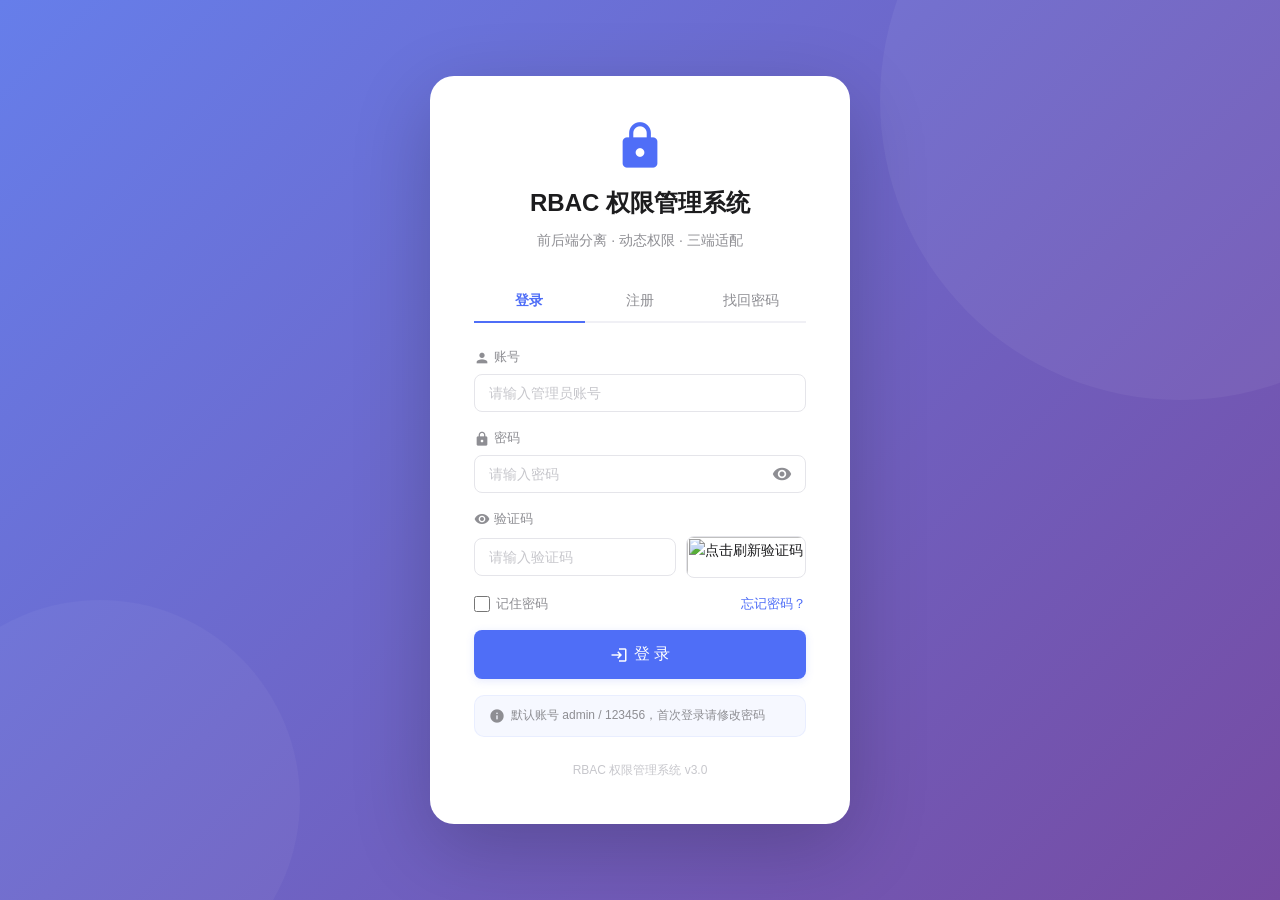
==== commit 985b4151: "refactor: 创建 components.css 公共样式文件，重构移动端 JS 内联样式 - 新增 assets/css/components.css（~200 行通用 CSS 工具类） - " ====
--- a/index.html
+++ b/index.html
@@ -13,6 +13,7 @@
   <link rel="stylesheet" href="assets/css/global.css?v=3.0.0">
   <link rel="stylesheet" href="assets/css/app.css?v=3.0.0">
   <link rel="stylesheet" href="assets/css/themes.css?v=3.0.0">
+  <link rel="stylesheet" href="assets/css/components.css?v=3.0.0">
   <style>
     /* ========== PC 登录页 ========== */
     .pc-login-wrap {
--- a/assets/css/components.css
+++ b/assets/css/components.css
@@ -0,0 +1,246 @@
+/* ============================================
+   components.css v1.0 - 公共组件样式
+   封装高频内联样式，统一维护
+   ============================================ */
+
+/* ========== Flex 布局 ========== */
+.flex          { display: flex; }
+.flex-center   { display: flex; align-items: center; }
+.flex-between  { display: flex; justify-content: space-between; align-items: center; }
+.flex-col      { display: flex; flex-direction: column; }
+.flex-wrap     { display: flex; flex-wrap: wrap; }
+.flex-center-center { display: flex; align-items: center; justify-content: center; }
+.flex-1        { flex: 1; }
+
+/* ========== Gap 间距 ========== */
+.gap-2  { gap: 2px; }
+.gap-4  { gap: 4px; }
+.gap-6  { gap: 6px; }
+.gap-8  { gap: 8px; }
+.gap-10 { gap: 10px; }
+.gap-12 { gap: 12px; }
+.gap-16 { gap: 16px; }
+
+/* ========== Padding ========== */
+.p-0-16-16  { padding: 0 16px 16px; }
+.p-0-12-12  { padding: 0 12px 12px; }
+.p-16-0     { padding: 16px 0; }
+.p-24-0     { padding: 24px 0; }
+.p-32       { padding: 32px; }
+.p-8-0      { padding: 8px 0; }
+.p-12       { padding: 12px; }
+
+/* ========== Margin ========== */
+.mt-4   { margin-top: 4px; }
+.mt-8   { margin-top: 8px; }
+.mt-12  { margin-top: 12px; }
+.mt-16  { margin-top: 16px; }
+.mt-24  { margin-top: 24px; }
+.mb-8   { margin-bottom: 8px; }
+.mb-10  { margin-bottom: 10px; }
+.mb-20  { margin-bottom: 20px; }
+.ml-2   { margin-left: 2px; }
+.ml-4   { margin-left: 4px; }
+.ml-8   { margin-left: 8px; }
+
+/* ========== Font Size ========== */
+.fs-10 { font-size: 10px; }
+.fs-11 { font-size: 11px; }
+.fs-12 { font-size: 12px; }
+.fs-13 { font-size: 13px; }
+.fs-14 { font-size: 14px; }
+.fs-15 { font-size: 15px; }
+.fs-16 { font-size: 16px; }
+.fs-18 { font-size: 18px; }
+.fs-20 { font-size: 20px; }
+.fs-24 { font-size: 24px; }
+
+/* ========== Font Weight ========== */
+.fw-500 { font-weight: 500; }
+.fw-600 { font-weight: 600; }
+
+/* ========== Text Color ========== */
+.text-secondary { color: var(--text-secondary); }
+.text-tertiary  { color: var(--text-tertiary); }
+
+/* ========== Avatar ========== */
+.avatar-fill {
+  width: 100%;
+  height: 100%;
+  border-radius: 50%;
+  object-fit: cover;
+}
+
+/* ========== 通用卡片 ========== */
+.card-padding {
+  margin-bottom: 8px;
+  padding: 12px;
+}
+.card-padding-sm {
+  margin-bottom: 10px;
+}
+
+/* ========== 按钮样式 ========== */
+.btn-sm-outline {
+  padding: 0 10px;
+  height: 30px;
+  font-size: 12px;
+}
+.btn-sm-outline-w12 {
+  padding: 0 12px;
+  height: 32px;
+  font-size: 12px;
+}
+
+/* ========== 文字行样式（日志/通用） ========== */
+.text-row-primary {
+  font-size: 14px;
+  font-weight: 500;
+}
+.text-row-secondary {
+  font-size: 12px;
+  color: var(--text-secondary);
+  margin-top: 4px;
+}
+.text-row-meta {
+  font-size: 11px;
+  color: var(--text-tertiary);
+  margin-top: 4px;
+  display: flex;
+  justify-content: space-between;
+}
+
+/* ========== 日志卡片 ========== */
+.log-card {
+  display: flex;
+  justify-content: space-between;
+  align-items: center;
+}
+.log-card + .log-detail {
+  font-size: 12px;
+  color: var(--text-secondary);
+  margin-top: 4px;
+}
+
+/* ========== 权限复选框行 ========== */
+.perm-item-row {
+  display: flex;
+  align-items: center;
+  gap: 8px;
+  padding: 8px 0;
+}
+.perm-item-row .perm-label {
+  flex: 1;
+}
+.perm-levels {
+  display: flex;
+  gap: 8px;
+}
+.perm-level {
+  display: flex;
+  align-items: center;
+  gap: 4px;
+  font-size: 12px;
+}
+
+/* ========== 角色/路由列表头部 ========== */
+.item-header {
+  display: flex;
+  align-items: center;
+  justify-content: space-between;
+}
+.item-header-left {
+  display: flex;
+  align-items: center;
+  gap: 10px;
+}
+.item-title {
+  font-size: 15px;
+  font-weight: 600;
+}
+.item-title-lg {
+  font-size: 16px;
+  font-weight: 600;
+}
+.item-subtitle {
+  font-size: 12px;
+  color: var(--text-secondary);
+  margin-top: 2px;
+}
+
+/* ========== 编辑弹窗内容区 ========== */
+.modal-body {
+  padding: 0 16px 16px;
+}
+.modal-body-scroll {
+  padding: 0 16px 16px;
+  max-height: 60vh;
+  overflow-y: auto;
+}
+
+/* ========== 图标容器 ========== */
+.icon-lg {
+  font-size: 24px;
+}
+
+/* ========== 用户名/标签组合 ========== */
+.name-badge {
+  display: flex;
+  align-items: center;
+  gap: 4px;
+}
+
+/* ========== 头像区域（PC个人中心） ========== */
+.avatar-section {
+  display: flex;
+  align-items: center;
+  gap: 12px;
+}
+.avatar-circle {
+  width: 60px;
+  height: 60px;
+  font-size: 24px;
+  background: var(--primary);
+  color: #fff;
+  border-radius: 50%;
+  display: flex;
+  align-items: center;
+  justify-content: center;
+}
+
+/* ========== 首页统计区域 ========== */
+.home-stat-text {
+  font-size: 13px;
+  color: var(--text-secondary);
+  padding: 0 0 8px;
+}
+
+/* ========== 表单区域标题 ========== */
+.form-section-title {
+  margin-top: 16px;
+  font-size: 14px;
+  font-weight: 600;
+  color: var(--text-primary);
+}
+.form-section-card {
+  background: var(--bg-card);
+  border-radius: 10px;
+  margin-top: 8px;
+  overflow: hidden;
+}
+
+/* ========== 隐藏 ========== */
+.hidden { display: none; }
+
+/* ========== 进度条 ========== */
+.progress-bar-bg {
+  flex: 1;
+  height: 3px;
+  border-radius: 2px;
+  background: var(--border);
+}
+
+/* ========== 空白居中 ========== */
+.text-center {
+  text-align: center;
+}
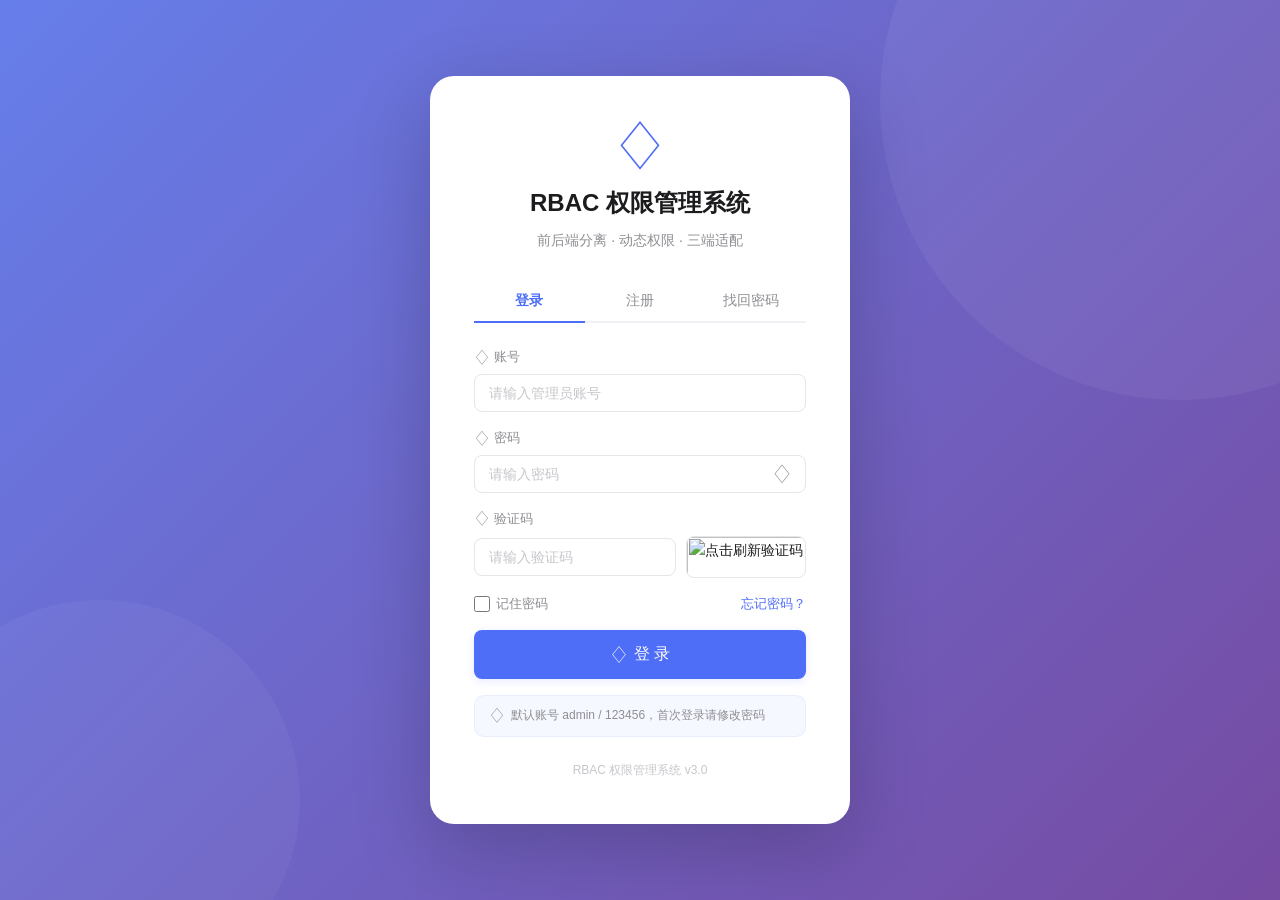
==== commit eeba674c: "fix: CSS 变量统一 + 暗色主题适配 + 去重 - pc.css: 侧边栏/导航/登录渐变使用 CSS 变量，支持暗色主题 - index.html: 登录页渐变使用 CSS 变量 - glo" ====
--- a/index.html
+++ b/index.html
@@ -21,7 +21,7 @@
       display: flex;
       align-items: center;
       justify-content: center;
-      background: linear-gradient(135deg, #667eea 0%, #764ba2 100%);
+      background: linear-gradient(135deg, var(--login-gradient-start, #667eea) 0%, var(--login-gradient-end, #764ba2) 100%);
       padding: 20px;
       position: relative;
       overflow: hidden;
--- a/assets/css/global.css
+++ b/assets/css/global.css
@@ -348,6 +348,7 @@
 .text-center { text-align: center; }
 .text-sm { font-size: 12px; }
 .text-secondary { color: var(--text-secondary); }
+.text-tertiary  { color: var(--text-tertiary); }
 .mt-8 { margin-top: 8px; }
 .mt-16 { margin-top: 16px; }
 .mt-24 { margin-top: 24px; }
--- a/assets/css/components.css
+++ b/assets/css/components.css
@@ -60,8 +60,7 @@
 .fw-600 { font-weight: 600; }
 
 /* ========== Text Color ========== */
-.text-secondary { color: var(--text-secondary); }
-.text-tertiary  { color: var(--text-tertiary); }
+/* .text-secondary 已在 global.css 中定义 */
 
 /* ========== Avatar ========== */
 .avatar-fill {
@@ -240,7 +239,123 @@
   background: var(--border);
 }
 
+/* ========== 密码强度条 ========== */
+.str-bar {
+  flex: 1;
+  height: 3px;
+  border-radius: 2px;
+  background: var(--border);
+}
+
 /* ========== 空白居中 ========== */
-.text-center {
+/* .text-center 已在 global.css 中定义 */
+
+/* ========== PC 个人中心 ========== */
+.mine-hero {
+  background: linear-gradient(135deg, var(--primary), #6C63FF);
+  padding: 40px 32px;
+  color: #fff;
+  position: relative;
+}
+.mine-hero-circle {
+  position: absolute;
+  border-radius: 50%;
+  background: rgba(255,255,255,0.1);
+}
+.mine-hero-circle-1 {
+  top: -40px; right: -40px;
+  width: 160px; height: 160px;
+}
+.mine-hero-circle-2 {
+  bottom: -30px; right: 60px;
+  width: 100px; height: 100px;
+  background: rgba(255,255,255,0.08);
+}
+.avatar-wrap {
+  position: relative;
+  width: 100px;
+  height: 100px;
+  flex-shrink: 0;
+  cursor: pointer;
+}
+.mine-hero-avatar {
+  width: 100px;
+  height: 100px;
+  border-radius: 50%;
+  object-fit: cover;
+  border: 3px solid rgba(255,255,255,0.3);
+  backdrop-filter: blur(10px);
+}
+.mine-hero-avatar-placeholder {
+  width: 100px;
+  height: 100px;
+  border-radius: 50%;
+  background: rgba(255,255,255,0.2);
+  color: #fff;
+  display: flex;
+  align-items: center;
+  justify-content: center;
+  font-size: 40px;
+  font-weight: 600;
+  backdrop-filter: blur(10px);
+  border: 3px solid rgba(255,255,255,0.3);
+}
+.mine-hero-name {
+  margin: 0 0 8px;
+  font-size: 26px;
+  font-weight: 700;
+}
+.mine-hero-role {
+  margin: 0;
+  font-size: 14px;
+  opacity: 0.9;
+}
+.mine-role-badge {
+  background: rgba(255,255,255,0.2);
+  padding: 4px 12px;
+  border-radius: 20px;
+  font-size: 12px;
+}
+.mine-hero-meta {
+  margin: 8px 0 0;
+  font-size: 13px;
+  opacity: 0.75;
+}
+.mine-info-grid {
+  display: grid;
+  grid-template-columns: repeat(4, 1fr);
+  gap: 16px;
+  margin-bottom: 32px;
+}
+.mine-info-card {
   text-align: center;
-}
+  padding: 16px;
+  background: var(--bg-secondary);
+  border-radius: 12px;
+}
+.mine-info-icon {
+  font-size: 24px;
+  font-weight: 700;
+  margin-bottom: 4px;
+}
+.mine-info-label {
+  font-size: 12px;
+  color: var(--text-secondary);
+}
+.mine-info-value {
+  font-size: 14px;
+  font-weight: 500;
+  margin-top: 4px;
+}
+.mine-forms-grid {
+  display: grid;
+  grid-template-columns: 1fr 1fr;
+  gap: 24px;
+}
+.mine-form-title {
+  margin: 0 0 20px;
+  font-size: 18px;
+  display: flex;
+  align-items: center;
+  gap: 8px;
+}
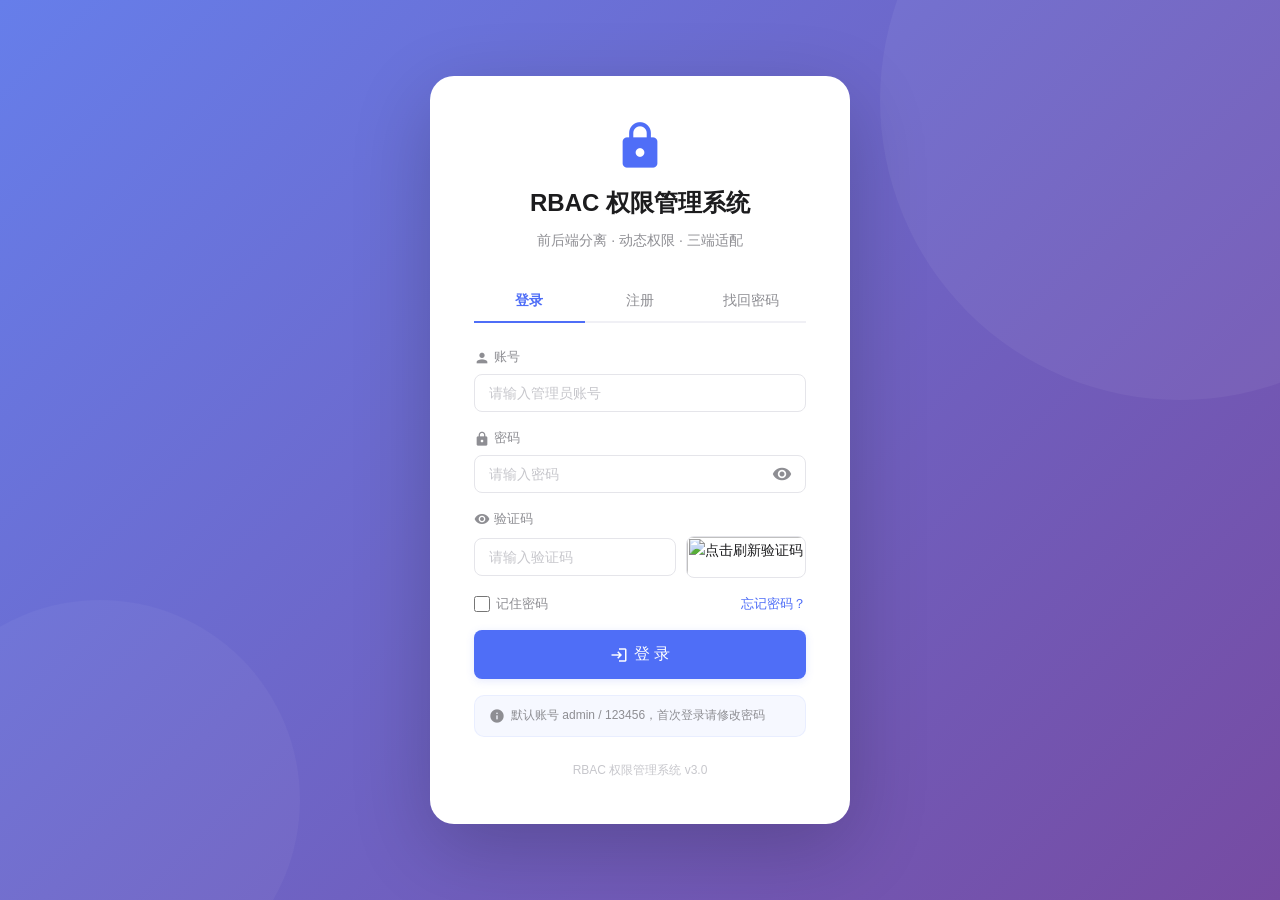
==== commit 0ce86db5: "fix: Material Icons 本地化修复 — font-display:swap + 移除激进 fallback 问题根因： - font-display:block 导致字体加载期间图标完" ====
--- a/index.html
+++ b/index.html
@@ -9,7 +9,7 @@
   <meta name="format-detection" content="telephone=no">
   <meta http-equiv="Cache-Control" content="no-cache, no-store, must-revalidate">
   <title>登录 - RBAC 权限管理系统</title>
-  <link rel="stylesheet" href="assets/css/material-icons.css?v=3.0.0">
+  <link rel="stylesheet" href="assets/css/material-icons.css?v=3.5.0">
   <link rel="stylesheet" href="assets/css/global.css?v=3.0.0">
   <link rel="stylesheet" href="assets/css/app.css?v=3.0.0">
   <link rel="stylesheet" href="assets/css/themes.css?v=3.0.0">
@@ -390,7 +390,7 @@
   </div>
 </div>
 
-<script src="assets/js/core.js?v=3.0.0"></script>
+<script src="assets/js/core.js?v=3.5.0"></script>
 <script src="assets/js/theme-switcher.js?v=3.0.0"></script>
 <script>
 // ==================== 验证码管理 ====================
--- a/assets/css/material-icons.css
+++ b/assets/css/material-icons.css
@@ -1,13 +1,14 @@
-/* Material Icons - 本地字体（离线可用） */
+/* Material Icons - 本地离线版本 */
+/* 参考：https://developers.google.cn/fonts/docs/material_icons */
+
 @font-face {
   font-family: 'Material Icons';
   font-style: normal;
   font-weight: 400;
   src: url('../fonts/MaterialIcons-Regular.woff2') format('woff2');
-  font-display: block;
+  font-display: swap;
 }
 
-/* 字体加载失败时的 fallback：隐藏文字，由 JS 注入占位符 */
 .mi {
   font-family: 'Material Icons';
   font-weight: normal;
@@ -22,17 +23,19 @@
   direction: ltr;
   -webkit-font-smoothing: antialiased;
   -moz-osx-font-smoothing: grayscale;
-  pointer-events: none;
   text-rendering: optimizeLegibility;
   font-feature-settings: 'liga';
+  -webkit-font-feature-settings: 'liga';
   vertical-align: middle;
   user-select: none;
 }
 
-/* 字体未加载时的 fallback 状态 */
+/* 字体加载失败时的 fallback */
 .mi-fallback {
   font-family: inherit !important;
   font-style: normal !important;
+  color: var(--text-tertiary, #c7c7cc) !important;
+  font-size: 18px !important;
 }
 
 .mi-sm { font-size: 20px; }
--- a/assets/css/app.css
+++ b/assets/css/app.css
@@ -787,9 +787,7 @@
   from { opacity: 0; }
   to { opacity: 1; }
 }
-@keyframes spin {
-  to { transform: rotate(360deg); }
-}
+/* spin 动画已在 global.css 中定义 */
 
 /* ========== 移动端权限级别样式 ========== */
 .role-perm-item {
@@ -938,10 +936,6 @@
 .scroll-loading .mi.spin {
   animation: spin 1s linear infinite;
 }
-@keyframes spin {
-  from { transform: rotate(0deg); }
-  to { transform: rotate(360deg); }
-}
 
 @keyframes slideUp {
   from { transform: translateY(100%); opacity: 0; }
--- a/assets/css/components.css
+++ b/assets/css/components.css
@@ -29,6 +29,8 @@
 .p-32       { padding: 32px; }
 .p-8-0      { padding: 8px 0; }
 .p-12       { padding: 12px; }
+.p-0-0-8-24 { padding: 0 0 8px 24px; }
+.p-8-0-4-0  { padding: 8px 0 4px; }
 
 /* ========== Margin ========== */
 .mt-4   { margin-top: 4px; }
@@ -55,7 +57,17 @@
 .fs-20 { font-size: 20px; }
 .fs-24 { font-size: 24px; }
 
-/* ========== Font Weight ========== */
+/* ========== 通用尺寸 ========== */
+.w-100   { width: 100%; }
+.h-100   { height: 100%; }
+
+/* ========== Cursor ========== */
+.cursor-pointer { cursor: pointer; }
+
+/* ========== Margin Reset ========== */
+.m-0  { margin: 0; }
+.m-1  { margin: 1px; }
+.mt-0 { margin-top: 0; }
 .fw-500 { font-weight: 500; }
 .fw-600 { font-weight: 600; }
 
@@ -181,6 +193,11 @@
 .icon-lg {
   font-size: 24px;
 }
+.icon-primary { color: var(--primary); }
+.icon-success { color: var(--success); }
+.icon-warning { color: var(--warning); }
+.icon-danger  { color: var(--danger); }
+.icon-info    { color: var(--info); }
 
 /* ========== 用户名/标签组合 ========== */
 .name-badge {
